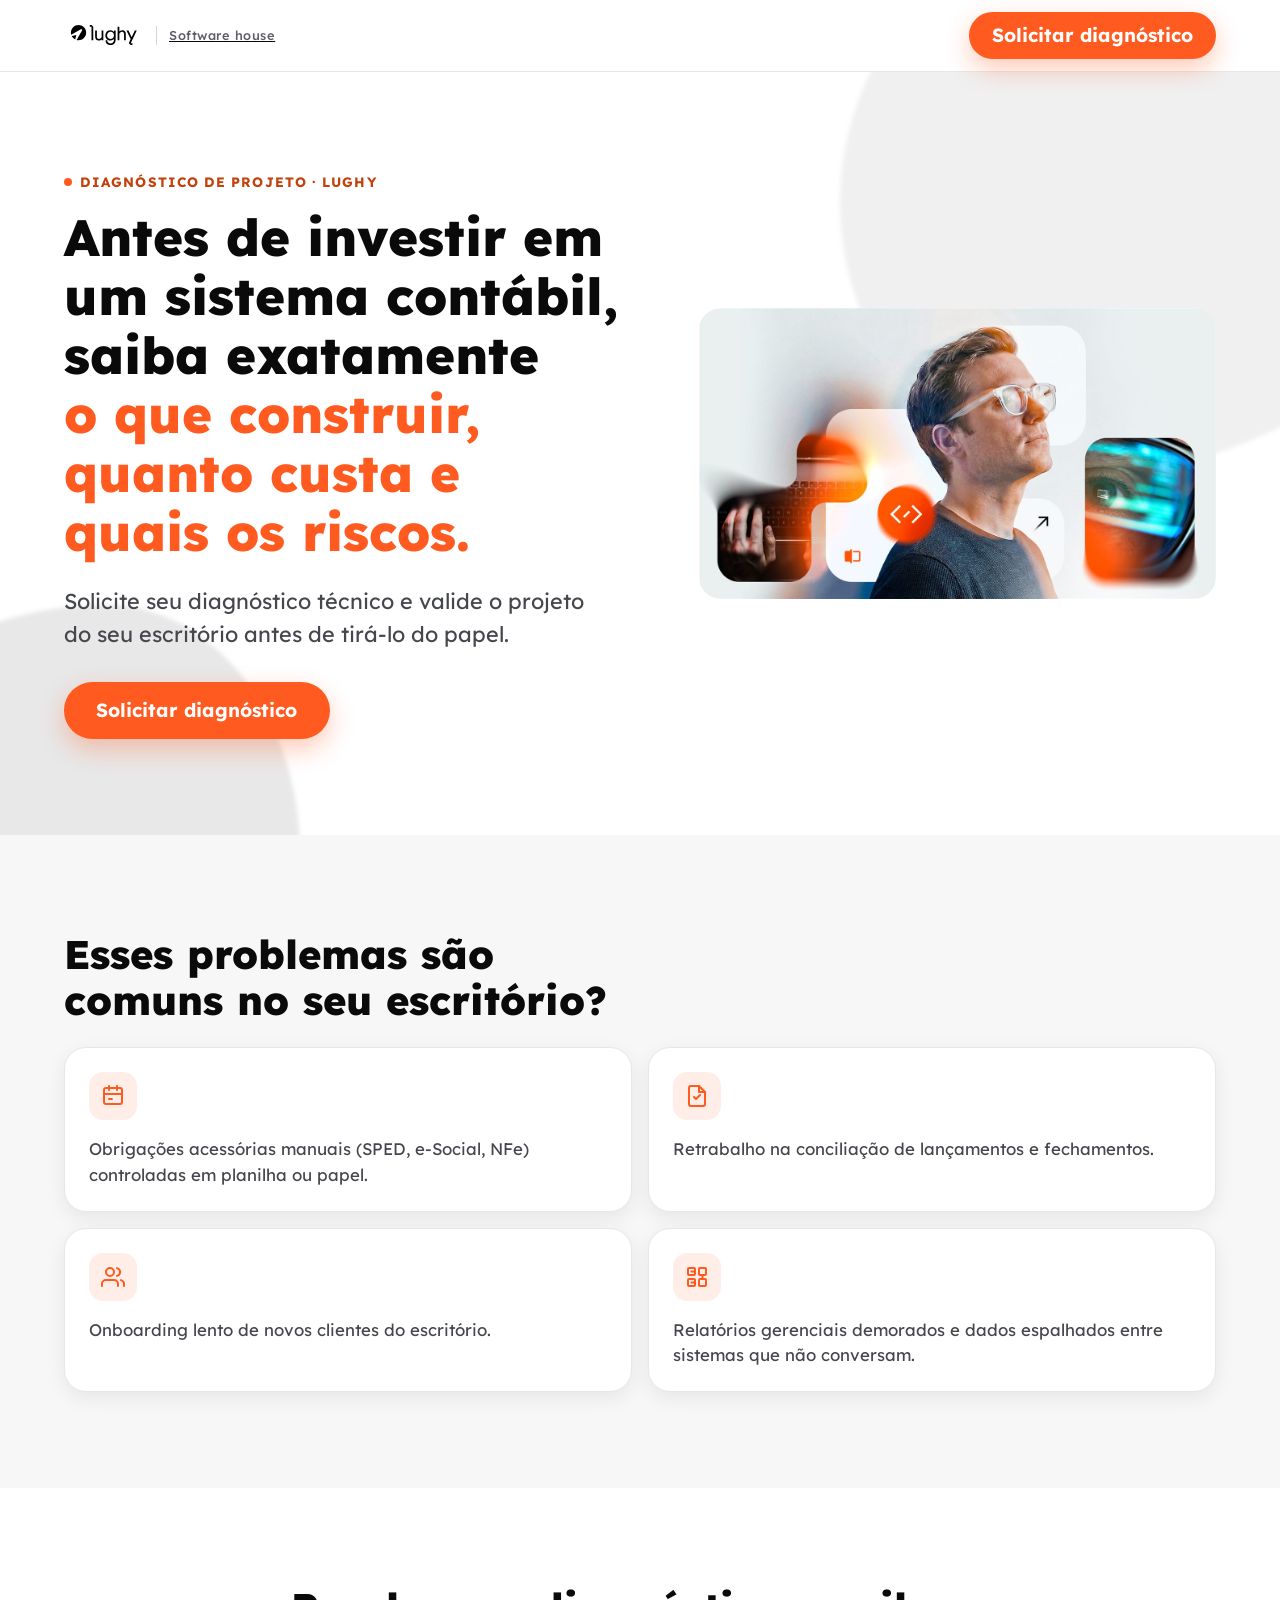
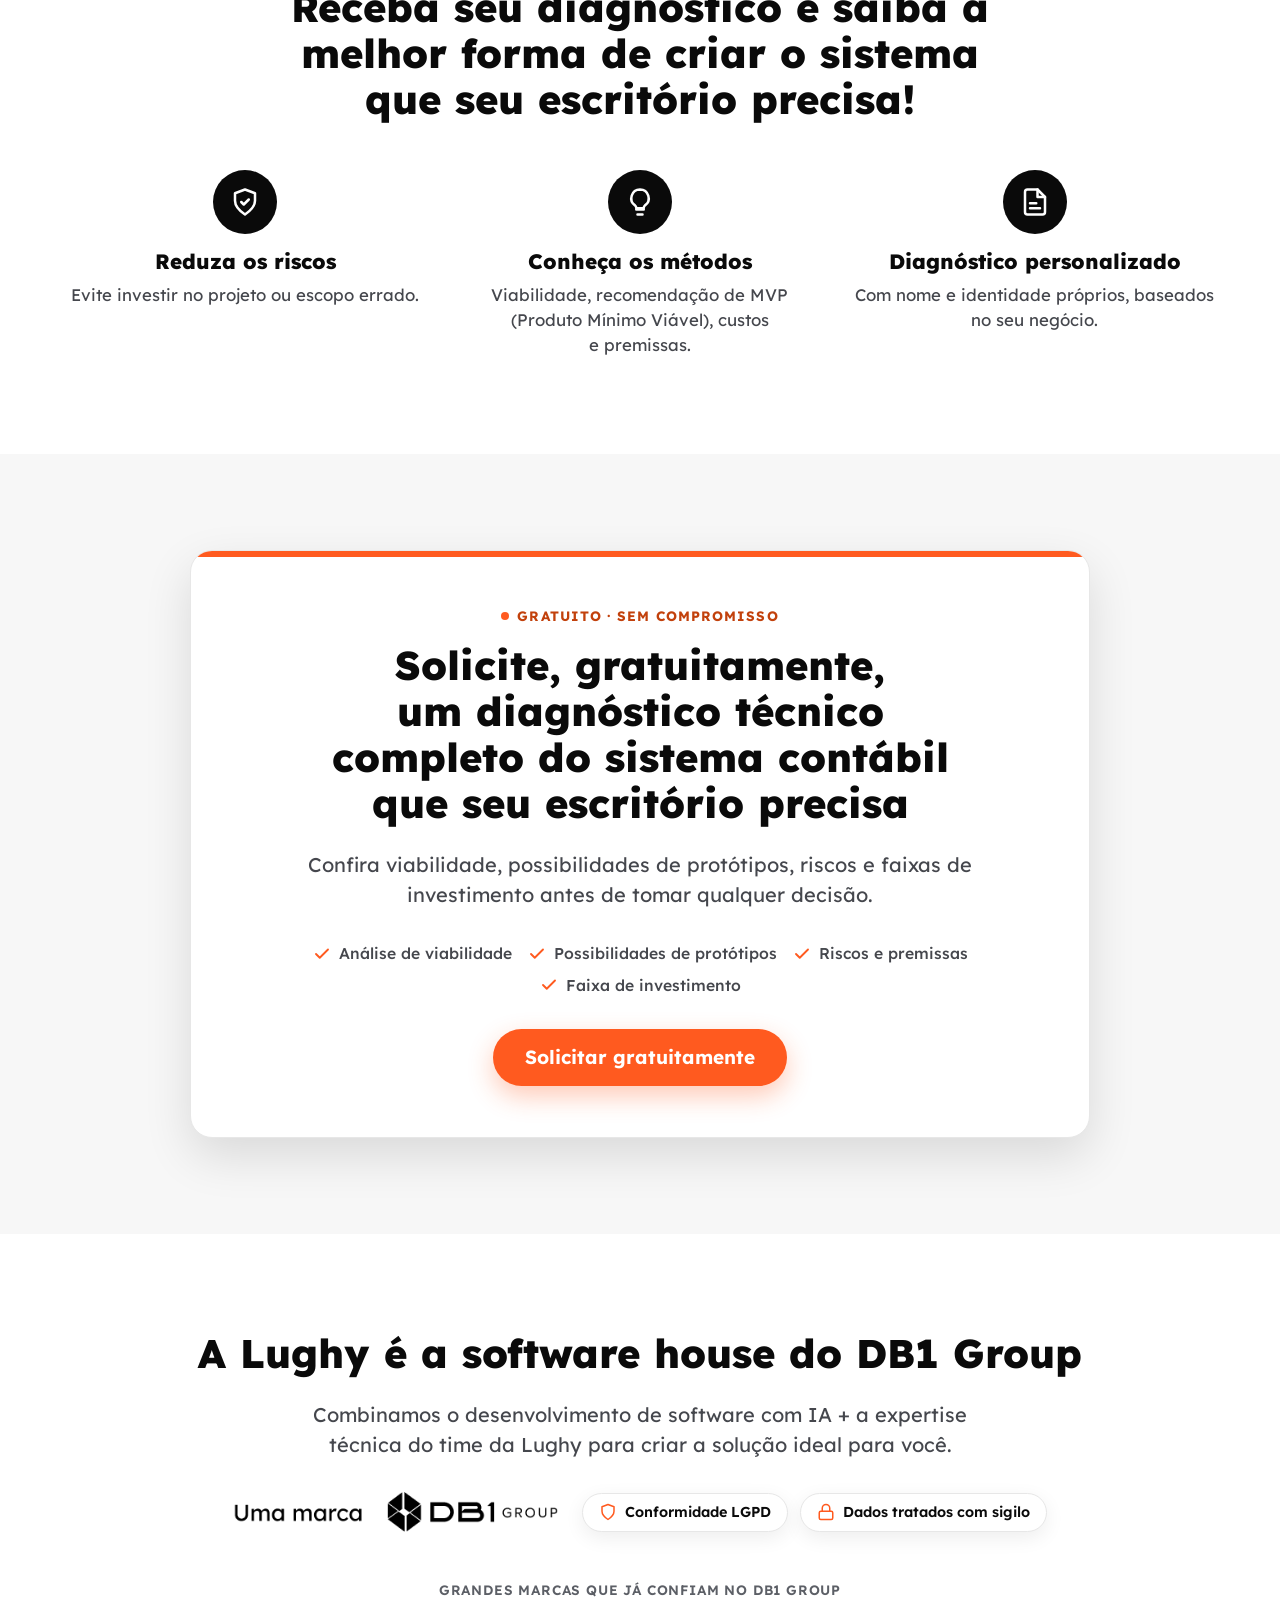
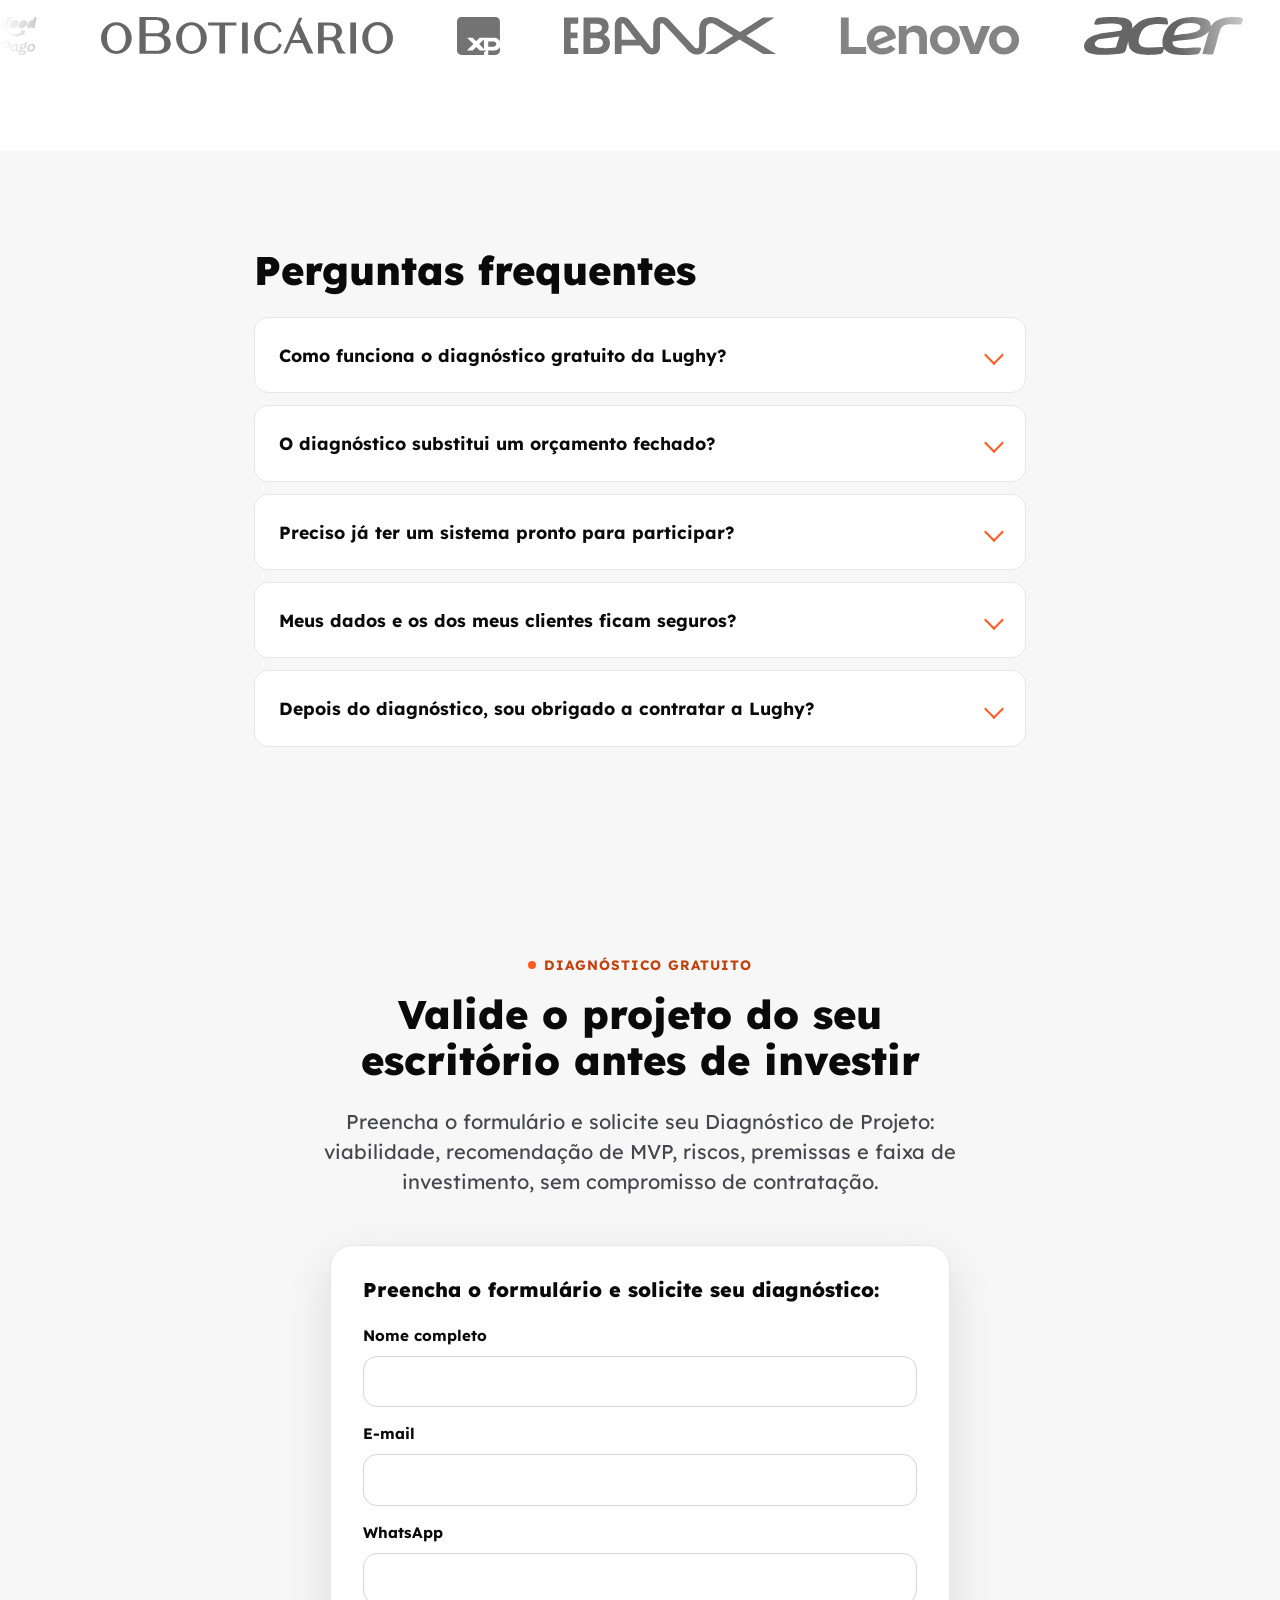
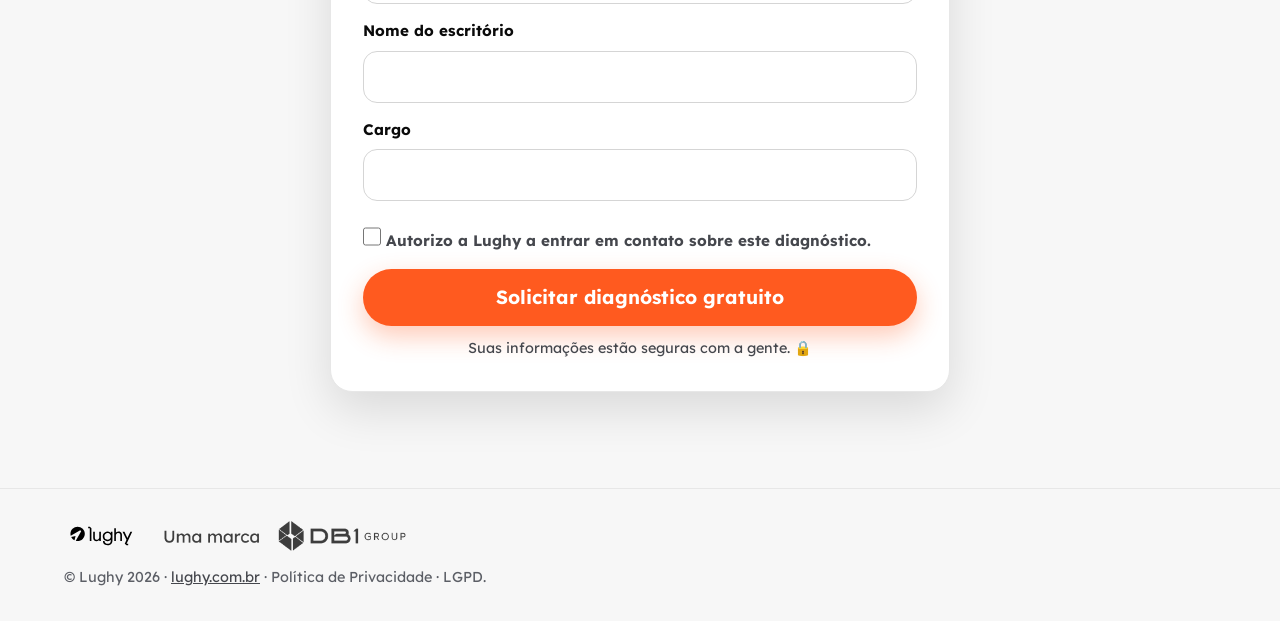
==== index.html @ ed67a961 "LP Diagnóstico de Projeto (Contabilidade) — pronta para deploy Landing page Lughy (nicho contabilida" ====
<!DOCTYPE html>
<html lang="pt-BR">
<head>
  <meta charset="UTF-8" />
  <meta name="viewport" content="width=device-width, initial-scale=1.0" />

  <!-- Google Tag Manager -->
  <script>(function(w,d,s,l,i){w[l]=w[l]||[];w[l].push({'gtm.start':
  new Date().getTime(),event:'gtm.js'});var f=d.getElementsByTagName(s)[0],
  j=d.createElement(s),dl=l!='dataLayer'?'&l='+l:'';j.async=true;j.src=
  'https://www.googletagmanager.com/gtm.js?id='+i+dl;f.parentNode.insertBefore(j,f);
  })(window,document,'script','dataLayer','GTM-N384CG7L');</script>
  <!-- End Google Tag Manager -->

  <title>Diagnóstico de Projeto para escritórios de contabilidade | Lughy</title>
  <meta name="description" content="Antes de investir em um sistema contábil, saiba o que construir, quanto custa e quais os riscos. Solicite o Diagnóstico de Projeto gratuito da Lughy: viabilidade, recomendação de MVP, riscos e faixa de investimento." />

  <!-- Open Graph -->
  <meta property="og:type" content="website" />
  <meta property="og:site_name" content="Lughy" />
  <meta property="og:locale" content="pt_BR" />
  <meta property="og:title" content="Diagnóstico de Projeto para escritórios de contabilidade | Lughy" />
  <meta property="og:description" content="Valide o projeto do seu escritório antes de tirá-lo do papel: viabilidade, recomendação de MVP, riscos e faixa de investimento. Diagnóstico técnico gratuito." />
  <meta property="og:url" content="https://lughy.com.br/" />
  <!-- substituir por imagem de compartilhamento social 1200x630 (og-image.jpg) -->
  <meta property="og:image" content="assets/og-image.jpg" />
  <meta property="og:image:width" content="1200" />
  <meta property="og:image:height" content="630" />
  <meta property="og:image:alt" content="Diagnóstico de Projeto da Lughy para escritórios de contabilidade" />

  <!-- Twitter Card -->
  <meta name="twitter:card" content="summary_large_image" />
  <meta name="twitter:title" content="Diagnóstico de Projeto para escritórios de contabilidade | Lughy" />
  <meta name="twitter:description" content="Valide o projeto do seu escritório antes de investir: viabilidade, recomendação de MVP, riscos e faixa de investimento. Gratuito." />
  <meta name="twitter:image" content="assets/og-image.jpg" />

  <link rel="icon" type="image/svg+xml" href="assets/logo-lughy-orange.svg" />

  <!-- Google Fonts: Lexend (Regular, Medium, SemiBold, Bold, ExtraBold) -->
  <link rel="preconnect" href="https://fonts.googleapis.com" />
  <link rel="preconnect" href="https://fonts.gstatic.com" crossorigin />
  <link href="https://fonts.googleapis.com/css2?family=Lexend:wght@400;500;600;700;800&display=swap" rel="stylesheet" />

  <link rel="stylesheet" href="styles.css" />
</head>
<body>
  <!-- Google Tag Manager (noscript) -->
  <noscript><iframe src="https://www.googletagmanager.com/ns.html?id=GTM-N384CG7L"
  height="0" width="0" style="display:none;visibility:hidden"></iframe></noscript>
  <!-- End Google Tag Manager (noscript) -->

  <a class="skip-link" href="#formulario">Ir para o formulário</a>

  <!-- 1. Header fixo (claro) -->
  <header class="site-header">
    <div class="container site-header__inner">
      <a class="site-header__logo" href="#topo" aria-label="Lughy — página inicial">
        <!-- logo oficial Lughy (variante preta para fundo claro) -->
        <img src="assets/logo-lughy-black.svg" alt="Lughy" width="140" height="56" />
        <span class="site-header__tagline">Software house</span>
      </a>
      <!-- LP focada em conversão: sem menu de navegação -->
      <a class="btn btn--primary btn--sm site-header__cta js-scroll" href="#formulario">Solicitar diagnóstico</a>
    </div>
  </header>

  <main id="topo">

    <!-- 2. Hero -->
    <section class="hero" aria-labelledby="hero-title">
      <span class="blob blob--1" aria-hidden="true"></span>
      <span class="blob blob--2" aria-hidden="true"></span>

      <div class="container hero__grid">
        <div class="hero__copy">
          <p class="eyebrow"><span class="eyebrow__dot" aria-hidden="true"></span> Diagnóstico de Projeto · Lughy</p>
          <h1 id="hero-title">Antes de investir em um sistema contábil, saiba exatamente <span class="hl">o que construir, quanto custa e quais os riscos.</span></h1>
          <h2 class="hero__subtitle">Solicite seu diagnóstico técnico e valide o projeto do seu escritório antes de tirá-lo do papel.</h2>
          <a class="btn btn--primary hero__cta js-scroll" href="#formulario">Solicitar diagnóstico</a>
        </div>

        <!-- Arte oficial Lughy (deck comercial 2026) -->
        <div class="hero__media">
          <img class="hero__img" src="assets/hero-lughy.jpg" width="1280" height="720" alt="Desenvolvimento de software sob medida na Lughy" fetchpriority="high" />
        </div>
      </div>
    </section>

    <!-- 3. Dores -->
    <section class="section section--alt dores" aria-labelledby="dores-title">
      <div class="container">
        <h2 id="dores-title" class="section__title">Esses problemas são comuns no seu escritório?</h2>
        <ul class="cards cards--2 dores__grid">
          <li class="card">
            <span class="card__badge" aria-hidden="true">
              <svg viewBox="0 0 24 24" fill="none" stroke="currentColor" stroke-width="2" stroke-linecap="round" stroke-linejoin="round"><rect x="3" y="4" width="18" height="16" rx="2"/><path d="M3 10h18M8 2v4M16 2v4M8 15h3"/></svg>
            </span>
            <p>Obrigações acessórias manuais (SPED, e-Social, NFe) controladas em planilha ou papel.</p>
          </li>
          <li class="card">
            <span class="card__badge" aria-hidden="true">
              <svg viewBox="0 0 24 24" fill="none" stroke="currentColor" stroke-width="2" stroke-linecap="round" stroke-linejoin="round"><path d="M14 2H6a2 2 0 0 0-2 2v16a2 2 0 0 0 2 2h12a2 2 0 0 0 2-2V8z"/><path d="M14 2v6h6M9 13l2 2 4-4"/></svg>
            </span>
            <p>Retrabalho na conciliação de lançamentos e fechamentos.</p>
          </li>
          <li class="card">
            <span class="card__badge" aria-hidden="true">
              <svg viewBox="0 0 24 24" fill="none" stroke="currentColor" stroke-width="2" stroke-linecap="round" stroke-linejoin="round"><path d="M17 21v-2a4 4 0 0 0-4-4H5a4 4 0 0 0-4 4v2"/><circle cx="9" cy="7" r="4"/><path d="M23 21v-2a4 4 0 0 0-3-3.87M16 3.13a4 4 0 0 1 0 7.75"/></svg>
            </span>
            <p>Onboarding lento de novos clientes do escritório.</p>
          </li>
          <li class="card">
            <span class="card__badge" aria-hidden="true">
              <svg viewBox="0 0 24 24" fill="none" stroke="currentColor" stroke-width="2" stroke-linecap="round" stroke-linejoin="round"><rect x="3" y="3" width="7" height="7" rx="1"/><rect x="14" y="3" width="7" height="7" rx="1"/><rect x="14" y="14" width="7" height="7" rx="1"/><rect x="3" y="14" width="7" height="7" rx="1"/><path d="M10 6.5H6.5M17.5 10v4M10 17.5H6.5"/></svg>
            </span>
            <p>Relatórios gerenciais demorados e dados espalhados entre sistemas que não conversam.</p>
          </li>
        </ul>
      </div>
    </section>

    <!-- 4. Solução (o diagnóstico) -->
    <section class="section solucao" aria-labelledby="solucao-title">
      <div class="container">
        <h2 id="solucao-title" class="section__title">Receba seu diagnóstico e saiba a melhor forma de criar o sistema que seu escritório precisa!</h2>
        <div class="solucao__grid">
          <div class="pillar">
            <span class="pillar__icon" aria-hidden="true">
              <svg viewBox="0 0 24 24" fill="none" stroke="currentColor" stroke-width="2" stroke-linecap="round" stroke-linejoin="round"><path d="M12 2 4 5v6c0 5 3.5 8 8 11 4.5-3 8-6 8-11V5l-8-3z"/><path d="m9 12 2 2 4-4"/></svg>
            </span>
            <h3>Reduza os riscos</h3>
            <p>Evite investir no projeto ou escopo errado.</p>
          </div>
          <div class="pillar">
            <span class="pillar__icon" aria-hidden="true">
              <svg viewBox="0 0 24 24" fill="none" stroke="currentColor" stroke-width="2" stroke-linecap="round" stroke-linejoin="round"><path d="M9 18h6M10 22h4M12 2a7 7 0 0 0-4 12.7c.6.5 1 1.3 1 2.1V17h6v-.2c0-.8.4-1.6 1-2.1A7 7 0 0 0 12 2z"/></svg>
            </span>
            <h3>Conheça os métodos</h3>
            <p>Viabilidade, recomendação de MVP (Produto Mínimo Viável), custos e premissas.</p>
          </div>
          <div class="pillar">
            <span class="pillar__icon" aria-hidden="true">
              <svg viewBox="0 0 24 24" fill="none" stroke="currentColor" stroke-width="2" stroke-linecap="round" stroke-linejoin="round"><path d="M14 2H6a2 2 0 0 0-2 2v16a2 2 0 0 0 2 2h12a2 2 0 0 0 2-2V8z"/><path d="M14 2v6h6M8 13h5M8 17h8"/></svg>
            </span>
            <h3>Diagnóstico personalizado</h3>
            <p>Com nome e identidade próprios, baseados no seu negócio.</p>
          </div>
        </div>
      </div>
    </section>

    <!-- 5. Oferta -->
    <section class="section section--alt oferta" aria-labelledby="oferta-title">
      <div class="container">
        <div class="oferta__card">
          <p class="eyebrow"><span class="eyebrow__dot" aria-hidden="true"></span> Gratuito · Sem compromisso</p>
          <h2 id="oferta-title" class="section__title">Solicite, gratuitamente, um diagnóstico técnico completo do sistema contábil que seu escritório precisa</h2>
          <p class="section__lead">Confira viabilidade, possibilidades de protótipos, riscos e faixas de investimento antes de tomar qualquer decisão.</p>
          <ul class="oferta__list">
            <li><svg viewBox="0 0 24 24" fill="none" stroke="currentColor" stroke-width="2.5" stroke-linecap="round" stroke-linejoin="round"><path d="M20 6 9 17l-5-5"/></svg> Análise de viabilidade</li>
            <li><svg viewBox="0 0 24 24" fill="none" stroke="currentColor" stroke-width="2.5" stroke-linecap="round" stroke-linejoin="round"><path d="M20 6 9 17l-5-5"/></svg> Possibilidades de protótipos</li>
            <li><svg viewBox="0 0 24 24" fill="none" stroke="currentColor" stroke-width="2.5" stroke-linecap="round" stroke-linejoin="round"><path d="M20 6 9 17l-5-5"/></svg> Riscos e premissas</li>
            <li><svg viewBox="0 0 24 24" fill="none" stroke="currentColor" stroke-width="2.5" stroke-linecap="round" stroke-linejoin="round"><path d="M20 6 9 17l-5-5"/></svg> Faixa de investimento</li>
          </ul>
          <a class="btn btn--primary js-scroll" href="#formulario">Solicitar gratuitamente</a>
        </div>
      </div>
    </section>

    <!-- 6. Prova social -->
    <section class="section prova" aria-labelledby="prova-title">
      <div class="container">
        <h2 id="prova-title" class="section__title">A Lughy é a software house do DB1 Group</h2>
        <p class="section__lead prova__lead">Combinamos o desenvolvimento de software com IA + a expertise técnica do time da Lughy para criar a solução ideal para você.</p>

        <div class="prova__brand">
          <!-- assinatura institucional DB1 Group -->
          <img class="prova__db1" src="assets/decor/db1group-signature.png" alt="Uma marca DB1 Group" width="180" height="48" />
          <div class="selos">
            <span class="selo"><svg viewBox="0 0 24 24" fill="none" stroke="currentColor" stroke-width="2" stroke-linecap="round" stroke-linejoin="round"><path d="M12 2 4 5v6c0 5 3.5 8 8 11 4.5-3 8-6 8-11V5l-8-3z"/></svg> Conformidade LGPD</span>
            <span class="selo"><svg viewBox="0 0 24 24" fill="none" stroke="currentColor" stroke-width="2" stroke-linecap="round" stroke-linejoin="round"><rect x="3" y="11" width="18" height="11" rx="2"/><path d="M7 11V7a5 5 0 0 1 10 0v4"/></svg> Dados tratados com sigilo</span>
          </div>
        </div>

        <span class="marquee__label">Grandes marcas que já confiam no DB1 Group</span>
      </div>

      <!-- carrossel automático de logos (marquee) -->
      <div class="marquee" role="group" aria-label="Marcas atendidas pelo DB1 Group / Lughy">
        <ul class="marquee__track">
          <li><img src="assets/brands/ifood.svg" alt="iFood" loading="lazy" /></li>
          <li><img src="assets/brands/boticario.svg" alt="Grupo Boticário" loading="lazy" /></li>
          <li><img src="assets/brands/xp.svg" alt="XP" loading="lazy" /></li>
          <li><img src="assets/brands/ebanx.svg" alt="EBANX" loading="lazy" /></li>
          <li><img src="assets/brands/lenovo.svg" alt="Lenovo" loading="lazy" /></li>
          <li><img src="assets/brands/acer.svg" alt="Acer" loading="lazy" /></li>
          <li><img src="assets/brands/adidas.svg" alt="Adidas" loading="lazy" /></li>
          <li><img src="assets/brands/nike.svg" alt="Nike" loading="lazy" /></li>
          <li><img src="assets/brands/electrolux.svg" alt="Electrolux" loading="lazy" /></li>
          <li><img src="assets/brands/gpa.svg" alt="GPA" loading="lazy" /></li>
          <li><img src="assets/brands/klabin.svg" alt="Klabin" loading="lazy" /></li>
          <li><img src="assets/brands/brk.svg" alt="BRK" loading="lazy" /></li>
          <li><img src="assets/brands/linx.svg" alt="Linx" loading="lazy" /></li>
          <li><img src="assets/brands/fastshop.svg" alt="Fast Shop" loading="lazy" /></li>
        </ul>
        <ul class="marquee__track" aria-hidden="true">
          <li><img src="assets/brands/ifood.svg" alt="" /></li>
          <li><img src="assets/brands/boticario.svg" alt="" /></li>
          <li><img src="assets/brands/xp.svg" alt="" /></li>
          <li><img src="assets/brands/ebanx.svg" alt="" /></li>
          <li><img src="assets/brands/lenovo.svg" alt="" /></li>
          <li><img src="assets/brands/acer.svg" alt="" /></li>
          <li><img src="assets/brands/adidas.svg" alt="" /></li>
          <li><img src="assets/brands/nike.svg" alt="" /></li>
          <li><img src="assets/brands/electrolux.svg" alt="" /></li>
          <li><img src="assets/brands/gpa.svg" alt="" /></li>
          <li><img src="assets/brands/klabin.svg" alt="" /></li>
          <li><img src="assets/brands/brk.svg" alt="" /></li>
          <li><img src="assets/brands/linx.svg" alt="" /></li>
          <li><img src="assets/brands/fastshop.svg" alt="" /></li>
        </ul>
      </div>
    </section>

    <!-- 7. FAQ (acordeão) -->
    <section class="section section--alt faq" aria-labelledby="faq-title">
      <div class="container faq__inner">
        <h2 id="faq-title" class="section__title">Perguntas frequentes</h2>

        <details class="faq__item">
          <summary>Como funciona o diagnóstico gratuito da Lughy?</summary>
          <div class="faq__answer">
            <p>Depois que você se inscreve, o time comercial entra em contato pelo WhatsApp e pede uma breve explicação do que você quer desenvolver. Na primeira reunião, você detalha o projeto e o time comercial apresenta a Lughy. A partir dessa conversa, montamos um documento técnico com análise de viabilidade, recomendação de MVP, riscos, premissas e um norte de investimento, para você decidir com clareza antes de qualquer contratação.</p>
          </div>
        </details>

        <details class="faq__item">
          <summary>O diagnóstico substitui um orçamento fechado?</summary>
          <div class="faq__answer">
            <p>Não. O diagnóstico entrega uma análise de viabilidade, recomendação de MVP, riscos e premissas, além de um norte de investimento para você entender o tamanho do projeto. Um orçamento fechado exige um escopo já validado e detalhado, algo que normalmente vem depois, com base no que o diagnóstico revela.</p>
          </div>
        </details>

        <details class="faq__item">
          <summary>Preciso já ter um sistema pronto para participar?</summary>
          <div class="faq__answer">
            <p>Não. O diagnóstico parte do que você já traz: a dor, o contexto do projeto e o modelo de monetização que você tem em mente. Você não precisa ter nenhum sistema pronto, apenas a ideia e o problema que quer resolver.</p>
          </div>
        </details>

        <details class="faq__item">
          <summary>Meus dados e os dos meus clientes ficam seguros?</summary>
          <div class="faq__answer">
            <p>Sim. As informações compartilhadas durante o diagnóstico são tratadas com sigilo e seguem a LGPD. Nenhum dado do seu negócio ou dos seus clientes é usado fora do escopo da conversa e da análise entregue a você.</p>
          </div>
        </details>

        <details class="faq__item">
          <summary>Depois do diagnóstico, sou obrigado a contratar a Lughy?</summary>
          <div class="faq__answer">
            <p>Não. O diagnóstico não tem compromisso de contratação. Ele existe justamente para evitar que você invista dezenas ou centenas de milhares de reais no projeto errado, no escopo errado, ou sem saber se o modelo de negócio se sustenta, antes de decidir se vai seguir com a Lughy.</p>
          </div>
        </details>
      </div>
    </section>

    <!-- 8. Formulário final / CTA -->
    <section class="section cta-final" aria-labelledby="cta-final-title">
      <div class="container cta-final__inner">
        <div class="cta-final__head">
          <p class="eyebrow"><span class="eyebrow__dot" aria-hidden="true"></span> Diagnóstico gratuito</p>
          <h2 id="cta-final-title" class="section__title">Valide o projeto do seu escritório antes de investir</h2>
          <p class="section__lead">Preencha o formulário e solicite seu Diagnóstico de Projeto: viabilidade, recomendação de MVP, riscos, premissas e faixa de investimento, sem compromisso de contratação.</p>
        </div>

        <!-- Formulário de inscrição (conversão final) -->
        <div class="cta-final__form">
          <form id="formulario" class="form-card" novalidate>
            <h2 class="form-card__title">Preencha o formulário e solicite seu diagnóstico:</h2>

            <div class="field">
              <label for="nome">Nome completo</label>
              <input type="text" id="nome" name="nome" autocomplete="name" required aria-label="Nome completo" aria-required="true" />
              <p class="field__error" data-error-for="nome" hidden>Informe seu nome completo.</p>
            </div>

            <div class="field">
              <label for="email">E-mail</label>
              <input type="email" id="email" name="email" autocomplete="email" required aria-label="E-mail" aria-required="true" />
              <p class="field__error" data-error-for="email" hidden>Informe um e-mail válido.</p>
            </div>

            <div class="field">
              <label for="telefone">WhatsApp</label>
              <input type="tel" id="telefone" name="telefone" autocomplete="tel" inputmode="tel" required aria-label="WhatsApp" aria-required="true" />
              <p class="field__error" data-error-for="telefone" hidden>Informe um WhatsApp válido.</p>
            </div>

            <div class="field">
              <label for="escritorio">Nome do escritório</label>
              <input type="text" id="escritorio" name="escritorio" autocomplete="organization" required aria-label="Nome do escritório" aria-required="true" />
              <p class="field__error" data-error-for="escritorio" hidden>Informe o nome do escritório.</p>
            </div>

            <div class="field">
              <label for="cargo">Cargo</label>
              <input type="text" id="cargo" name="cargo" autocomplete="organization-title" required aria-label="Cargo" aria-required="true" />
              <p class="field__error" data-error-for="cargo" hidden>Informe seu cargo.</p>
            </div>

            <div class="field field--check">
              <label class="check">
                <input type="checkbox" id="lgpd" name="lgpd" required aria-label="Autorizo a Lughy a entrar em contato sobre este diagnóstico" />
                <span>Autorizo a Lughy a entrar em contato sobre este diagnóstico.</span>
              </label>
              <p class="field__error" data-error-for="lgpd" hidden>É necessário autorizar o contato para continuar.</p>
            </div>

            <button type="submit" class="btn btn--primary btn--block">Solicitar diagnóstico gratuito</button>

            <p class="form-card__secure">Suas informações estão seguras com a gente. 🔒</p>

            <p class="form-card__success" role="status" hidden>Solicitação recebida! Em breve entraremos em contato pelo WhatsApp para dar início ao seu diagnóstico. 🎉</p>
            <p class="form-card__error" role="alert" hidden>Não foi possível enviar agora. Tente novamente em instantes.</p>
          </form>
        </div>
      </div>
    </section>

  </main>

  <!-- 9. Footer (claro) -->
  <footer class="site-footer">
    <div class="container site-footer__inner">
      <div class="site-footer__brand">
        <!-- logo oficial Lughy (variante preta para fundo claro) -->
        <img class="site-footer__logo" src="assets/logo-lughy-black.svg" alt="Lughy" width="120" height="48" />
        <!-- assinatura institucional DB1 Group -->
        <img class="site-footer__db1" src="assets/decor/db1group-signature.png" alt="Uma marca DB1 Group" width="150" height="40" />
      </div>
      <p class="site-footer__legal">© Lughy 2026 · <a href="https://lughy.com.br">lughy.com.br</a> · Política de Privacidade · LGPD.</p>
    </div>
  </footer>

  <script src="script.js"></script>
</body>
</html>
---- styles.css ----
/* =========================================================
   Lughy — LP Campanha "Diagnóstico de Projeto" (Contabilidade)
   Versão CLARA do brand guide Lughy (DB1 Group)
   Fundo branco/cinza claríssimo · laranja só em destaques e CTA
   ========================================================= */

/* ---------- Variáveis ---------- */
:root {
  /* Paleta clara (briefing Diagnóstico de Projeto) */
  --laranja-lughy: #FF5A1F;        /* destaques, ícones e CTA (fills / texto grande) */
  --laranja-lughy-dark: #E0480F;   /* hover do CTA */
  --laranja-texto: #C2410C;        /* laranja p/ TEXTO pequeno sobre claro (AA 5.1:1) */
  --preto: #0A0A0A;                /* texto principal */
  --branco: #FFFFFF;
  --off-white: #F7F7F7;            /* seções alternadas (cinza claríssimo) */

  /* Blobs orgânicos decorativos (cinza muito suave) */
  --blob-1: #F0F0F0;
  --blob-2: #E8E8E8;

  /* Escala de cinzas neutros */
  --cinza-900: #1a1a1a;
  --cinza-700: #45474d; /* texto de apoio sobre claro (AA ~9:1) */
  --cinza-600: #5c5f66;
  --cinza-500: #6f6f6f; /* placeholder */
  --cinza-300: #d5d5d5; /* bordas */
  --cinza-200: #e7e7e7;
  --cinza-100: #f1f1f1;

  /* Tipografia */
  --font: "Lexend", system-ui, -apple-system, "Segoe UI", Roboto, sans-serif;
  --fw-regular: 400;
  --fw-medium: 500;
  --fw-semibold: 600;
  --fw-bold: 700;
  --fw-extrabold: 800;

  /* Espaçamento */
  --space-1: 0.25rem;
  --space-2: 0.5rem;
  --space-3: 0.75rem;
  --space-4: 1rem;
  --space-5: 1.5rem;
  --space-6: 2rem;
  --space-7: 3rem;
  --space-8: 4rem;
  --space-9: 6rem;

  /* Layout */
  --container: 1200px;
  --radius: 14px;
  --radius-lg: 22px;
  --header-h: 72px;
  --shadow: 0 18px 48px rgba(10, 10, 10, 0.12);
  --shadow-sm: 0 6px 20px rgba(10, 10, 10, 0.07);
}

/* ---------- Reset base ---------- */
*,
*::before,
*::after { box-sizing: border-box; }

* { margin: 0; }

html {
  scroll-behavior: smooth;
  scroll-padding-top: calc(var(--header-h) + 16px);
  -webkit-text-size-adjust: 100%;
}

body {
  font-family: var(--font);
  font-weight: var(--fw-regular);
  font-size: 1rem;
  line-height: 1.5;
  color: var(--preto);
  background: var(--branco);
  text-align: left;
  overflow-x: hidden;
  -webkit-font-smoothing: antialiased;
}

img { max-width: 100%; height: auto; display: block; }

h1, h2, h3 {
  font-weight: var(--fw-extrabold);
  line-height: 1.15;
  text-wrap: balance;
}

p { text-wrap: pretty; }

a { color: inherit; }

button { font-family: inherit; }

@media (prefers-reduced-motion: reduce) {
  html { scroll-behavior: auto; }
  * { animation: none !important; transition: none !important; }
}

/* ---------- Utilitários ---------- */
.container {
  width: 100%;
  max-width: var(--container);
  margin-inline: auto;
  padding-inline: var(--space-5);
  position: relative;
  z-index: 2;
}

.section {
  padding-block: var(--space-8);
  position: relative;
  overflow: hidden;
}
.section--alt { background: var(--off-white); }

.section__title {
  font-size: clamp(1.6rem, 4.5vw, 2.5rem);
  margin-bottom: var(--space-5);
  max-width: 24ch;
}

.section__lead {
  font-size: clamp(1.05rem, 2.2vw, 1.25rem);
  color: var(--cinza-700);
  max-width: 58ch;
}

/* Destaque em laranja para palavras-chave */
.hl { color: var(--laranja-lughy); }

.visually-hidden {
  position: absolute !important;
  width: 1px; height: 1px;
  padding: 0; margin: -1px;
  overflow: hidden; clip: rect(0 0 0 0);
  white-space: nowrap; border: 0;
}

.skip-link {
  position: absolute;
  left: var(--space-4);
  top: -60px;
  z-index: 200;
  background: var(--preto);
  color: var(--branco);
  font-weight: var(--fw-bold);
  padding: var(--space-2) var(--space-4);
  border-radius: 0 0 var(--radius) var(--radius);
  transition: top 0.2s ease;
}
.skip-link:focus { top: 0; }

/* Foco visível global (acessibilidade) */
:where(a, button, input, textarea, select, summary):focus-visible {
  outline: 3px solid var(--laranja-lughy);
  outline-offset: 2px;
  border-radius: 6px;
}

/* Eyebrow */
.eyebrow {
  display: inline-flex;
  align-items: center;
  gap: var(--space-2);
  font-weight: var(--fw-bold);
  font-size: 0.85rem;
  letter-spacing: 0.08em;
  text-transform: uppercase;
  color: var(--laranja-texto);
  margin-bottom: var(--space-4);
}
.eyebrow__dot { width: 8px; height: 8px; border-radius: 50%; background: var(--laranja-lughy); }

/* ---------- Blobs orgânicos decorativos ---------- */
.blob {
  position: absolute;
  z-index: 0;
  pointer-events: none;
  border-radius: 46% 54% 60% 40% / 52% 44% 56% 48%;
  filter: blur(2px);
}
.blob--1 {
  width: 620px; height: 560px;
  background: var(--blob-1);
  top: -160px; right: -180px;
}
.blob--2 {
  width: 460px; height: 430px;
  background: var(--blob-2);
  bottom: -200px; left: -160px;
  border-radius: 58% 42% 44% 56% / 46% 58% 42% 54%;
}

/* ---------- Botões ---------- */
.btn {
  display: inline-flex;
  align-items: center;
  justify-content: center;
  gap: var(--space-2);
  font-weight: var(--fw-bold);
  font-size: 1.1875rem;   /* 19px bold = "texto grande" WCAG → branco sobre laranja passa AA (3.1:1 ≥ 3:1) */
  line-height: 1.2;
  text-decoration: none;
  padding: 0.95rem 1.9rem;
  border: 2px solid transparent;
  border-radius: 999px;
  cursor: pointer;
  transition: transform 0.15s ease, background-color 0.2s ease, color 0.2s ease, border-color 0.2s ease, box-shadow 0.2s ease;
}
.btn:hover { transform: translateY(-2px); }
.btn:active { transform: translateY(0); }

/* CTA principal: pill laranja sólido, texto branco */
.btn--primary {
  background: var(--laranja-lughy);
  color: var(--branco);
  box-shadow: 0 10px 26px rgba(255, 90, 31, 0.32);
}
.btn--primary:hover { background: var(--laranja-lughy-dark); }

/* CTA secundário sobre fundo claro: contorno laranja, texto escuro */
.btn--outline {
  background: transparent;
  color: var(--preto);
  border-color: var(--laranja-lughy);
}
.btn--outline:hover { background: var(--laranja-lughy); color: var(--branco); border-color: var(--laranja-lughy); }

/* CTA compacto do header: mantém 19px bold (AA large text) e reduz só o padding */
.btn--sm { padding: 0.62rem 1.3rem; }
.btn--block { width: 100%; }

/* ---------- Header fixo (claro) ---------- */
.site-header {
  position: fixed;
  inset: 0 0 auto 0;
  z-index: 100;
  height: var(--header-h);
  background: rgba(255, 255, 255, 0.9);
  backdrop-filter: blur(10px);
  border-bottom: 1px solid var(--cinza-200);
  display: flex;
  align-items: center;
}
.site-header__inner {
  display: flex;
  align-items: center;
  justify-content: space-between;
  gap: var(--space-4);
}
.site-header__logo { display: inline-flex; align-items: center; gap: var(--space-3); }
.site-header__logo img { height: 32px; width: auto; }
.site-header__tagline {
  font-size: 0.8rem;
  font-weight: var(--fw-medium);
  color: var(--cinza-600);
  letter-spacing: 0.04em;
  padding-left: var(--space-3);
  border-left: 1px solid var(--cinza-300);
}

main { padding-top: var(--header-h); }

/* ---------- Hero ---------- */
.hero {
  background: var(--branco);
  color: var(--preto);
  padding-block: var(--space-8);
  position: relative;
  overflow: hidden;
}
.hero__grid {
  display: grid;
  gap: var(--space-7);
  align-items: center;
}
.hero__copy h1 {
  font-size: clamp(2rem, 5.4vw, 3.2rem);
  margin-bottom: var(--space-5);
}
.hero__subtitle {
  font-weight: var(--fw-regular);
  font-size: clamp(1.05rem, 2.4vw, 1.35rem);
  line-height: 1.5;
  color: var(--cinza-700);
  max-width: 46ch;
  margin-bottom: var(--space-6);
}

/* Arte oficial Lughy no hero (deck comercial 2026) */
.hero__media { position: relative; z-index: 2; display: flex; justify-content: center; align-items: center; }
.hero__img {
  width: 100%;
  max-width: 560px;
  height: auto;
  border-radius: var(--radius-lg);
  animation: floaty 7s ease-in-out infinite;
}
@keyframes floaty {
  0%, 100% { transform: translateY(0); }
  50% { transform: translateY(-8px); }
}

/* Card do formulário (claro) */
.form-card {
  background: var(--branco);
  color: var(--preto);
  border: 1px solid var(--cinza-200);
  border-radius: var(--radius-lg);
  padding: clamp(1.25rem, 3vw, 2rem);
  box-shadow: var(--shadow);
}
.form-card__title {
  font-size: 1.25rem;
  margin-bottom: var(--space-5);
}
.field { margin-bottom: var(--space-4); border: 0; padding: 0; }
.field label,
.field legend {
  display: block;
  font-weight: var(--fw-bold);
  font-size: 0.95rem;
  margin-bottom: var(--space-2);
}
.field input[type="text"],
.field input[type="email"],
.field input[type="tel"] {
  width: 100%;
  font: inherit;
  color: var(--preto);
  background: var(--branco);
  border: 1.5px solid var(--cinza-300);
  border-radius: var(--radius);
  padding: 0.8rem 0.9rem;
  transition: border-color 0.2s ease, box-shadow 0.2s ease;
}
.field input::placeholder { color: var(--cinza-500); }
.field input:focus {
  border-color: var(--laranja-lughy);
  box-shadow: 0 0 0 3px rgba(255, 90, 31, 0.18);
  outline: none;
}
.field input[aria-invalid="true"] { border-color: var(--laranja-lughy); }

.radio, .check { display: flex; align-items: flex-start; gap: var(--space-2); font-weight: var(--fw-regular); cursor: pointer; }
.check input { margin-top: 0.15rem; width: 1.15rem; height: 1.15rem; accent-color: var(--laranja-lughy); flex: none; }
.field--check { margin-top: var(--space-5); }
.check span { font-size: 0.95rem; color: var(--cinza-700); }

.field__error {
  color: #b3300a;
  font-size: 0.85rem;
  font-weight: var(--fw-bold);
  margin-top: var(--space-2);
}

.form-card__secure {
  margin-top: var(--space-3);
  font-size: 0.9rem;
  color: var(--cinza-700);
  text-align: center;
}
.form-card__success {
  margin-top: var(--space-4);
  padding: var(--space-4);
  background: rgba(255, 90, 31, 0.08);
  border: 1.5px solid var(--laranja-lughy);
  border-radius: var(--radius);
  font-weight: var(--fw-bold);
  color: #a33009;
}
.form-card__error {
  margin-top: var(--space-4);
  padding: var(--space-4);
  background: rgba(10, 10, 10, 0.05);
  border: 1.5px solid var(--cinza-300);
  border-radius: var(--radius);
  font-weight: var(--fw-bold);
  color: var(--preto);
}
button[type="submit"]:disabled { opacity: 0.7; cursor: progress; }

/* ---------- Cards genéricos ---------- */
.cards { list-style: none; padding: 0; display: grid; gap: var(--space-4); }
.card {
  background: var(--branco);
  border: 1px solid var(--cinza-200);
  border-radius: var(--radius-lg);
  padding: var(--space-5);
  box-shadow: var(--shadow-sm);
  transition: transform 0.2s ease, box-shadow 0.2s ease;
}
.card:hover { transform: translateY(-4px); box-shadow: var(--shadow); }
.card p { color: var(--cinza-700); font-size: 1.05rem; }

/* ---------- Dores ---------- */
.card__badge {
  display: inline-flex;
  align-items: center;
  justify-content: center;
  width: 48px; height: 48px;
  margin-bottom: var(--space-4);
  border-radius: 14px;
  background: rgba(255, 90, 31, 0.1);
  color: var(--laranja-lughy);
}
.card__badge svg { width: 24px; height: 24px; }

/* ---------- Solução (3 blocos, ícone circular preto) ---------- */
/* título centralizado + mais respiro entre o título e os pontos */
.solucao .section__title { text-align: center; max-width: 32ch; margin-inline: auto; margin-bottom: var(--space-7); }
.solucao__grid { display: grid; gap: var(--space-6); align-items: start; }
.pillar { text-align: center; } /* símbolo + título + texto centralizados */
.pillar__icon { margin-inline: auto; }
.pillar__icon {
  display: inline-flex;
  align-items: center;
  justify-content: center;
  width: 64px; height: 64px;
  border-radius: 50%;
  background: var(--preto);
  color: var(--branco);
  margin-bottom: var(--space-4);
}
.pillar__icon svg { width: 30px; height: 30px; }
.pillar h3 { font-size: 1.3rem; margin-bottom: var(--space-2); }
.pillar p { color: var(--cinza-700); font-size: 1.05rem; }

/* ---------- Oferta (bloco de destaque) ---------- */
.oferta__card {
  position: relative;
  background: var(--branco);
  border: 1px solid var(--cinza-200);
  border-radius: var(--radius-lg);
  box-shadow: var(--shadow);
  padding: clamp(1.75rem, 4vw, 3.25rem);
  text-align: center;
  max-width: 900px;
  margin-inline: auto;
  overflow: hidden;
}
.oferta__card::before {
  content: "";
  position: absolute; inset: 0 0 auto 0; height: 6px;
  background: var(--laranja-lughy);
}
.oferta__card .section__title { margin-inline: auto; max-width: 28ch; }
.oferta__card .section__lead { margin-inline: auto; margin-bottom: var(--space-6); }
.oferta__list {
  list-style: none; padding: 0; margin: 0 auto var(--space-6);
  display: flex; flex-wrap: wrap; gap: var(--space-2) var(--space-4);
  justify-content: center; max-width: 660px;
}
.oferta__list li {
  display: inline-flex; align-items: center; gap: var(--space-2);
  font-weight: var(--fw-medium); color: var(--cinza-700);
  font-size: 0.98rem;
}
.oferta__list svg { width: 18px; height: 18px; color: var(--laranja-lughy); flex: none; }

/* ---------- Prova social ---------- */
.prova .section__title { max-width: none; text-align: center; margin-inline: auto; }
.prova__lead { max-width: 60ch; margin-inline: auto; margin-bottom: var(--space-6); text-align: center; }
.prova__brand {
  display: flex; align-items: center; justify-content: center; gap: var(--space-5); flex-wrap: wrap;
  margin-bottom: var(--space-6);
}
/* selo "Uma marca DB1 Group" é branco → preto para legibilidade no fundo claro */
.prova__db1 { height: 40px; width: auto; filter: brightness(0); }
.selos { display: flex; flex-wrap: wrap; gap: var(--space-3); }
.selo {
  display: inline-flex; align-items: center; gap: var(--space-2);
  background: var(--branco);
  border: 1px solid var(--cinza-200);
  border-radius: 999px;
  padding: var(--space-2) var(--space-4);
  font-size: 0.9rem; font-weight: var(--fw-semibold);
  color: var(--preto);
  box-shadow: var(--shadow-sm);
}
.selo svg { width: 18px; height: 18px; color: var(--laranja-lughy); flex: none; }

/* Marquee de logos de clientes */
.marquee {
  position: relative;
  margin-top: var(--space-4);
  overflow: hidden;
  display: flex;
  gap: var(--space-8);
  -webkit-mask-image: linear-gradient(90deg, transparent, #000 8%, #000 92%, transparent);
  mask-image: linear-gradient(90deg, transparent, #000 8%, #000 92%, transparent);
}
.marquee__label {
  display: block; text-align: center;
  font-size: 0.85rem; font-weight: var(--fw-semibold);
  letter-spacing: 0.06em; text-transform: uppercase;
  color: var(--cinza-600);
  margin-top: var(--space-7);
}
.marquee__track {
  list-style: none; padding: 0; margin: 0;
  display: flex;
  align-items: center;
  gap: var(--space-8);
  flex: none;
  animation: marquee 34s linear infinite;
}
.marquee:hover .marquee__track { animation-play-state: paused; }
.marquee__track li { flex: none; }
.marquee__track img {
  height: 38px; width: auto;
  filter: grayscale(100%);
  opacity: 0.6;
  transition: filter 0.25s ease, opacity 0.25s ease;
}
.marquee__track img:hover { filter: grayscale(0%); opacity: 1; }
@keyframes marquee {
  from { transform: translateX(0); }
  to { transform: translateX(calc(-100% - var(--space-8))); }
}

/* ---------- FAQ (acordeão) ---------- */
.faq__inner { max-width: 820px; }
.faq__item {
  background: var(--branco);
  border: 1px solid var(--cinza-200);
  border-radius: var(--radius);
  margin-bottom: var(--space-3);
  overflow: hidden;
}
.faq__item summary {
  list-style: none;
  cursor: pointer;
  padding: var(--space-5);
  font-weight: var(--fw-bold);
  font-size: 1.1rem;
  display: flex;
  align-items: center;
  justify-content: space-between;
  gap: var(--space-4);
}
.faq__item summary::-webkit-details-marker { display: none; }
.faq__item summary::after {
  content: "";
  flex: none;
  width: 14px; height: 14px;
  border-right: 2.5px solid var(--laranja-lughy);
  border-bottom: 2.5px solid var(--laranja-lughy);
  transform: rotate(45deg);
  transition: transform 0.25s ease;
}
.faq__item[open] summary::after { transform: rotate(-135deg); }
.faq__answer { padding: 0 var(--space-5) var(--space-5); }
.faq__answer p { color: var(--cinza-700); }

/* ---------- Formulário final / CTA ---------- */
.cta-final { background: var(--off-white); }
.cta-final__inner { display: grid; gap: var(--space-7); }
.cta-final__head { text-align: center; max-width: 720px; margin-inline: auto; }
.cta-final__head .eyebrow { justify-content: center; }
.cta-final__head .section__title { max-width: none; margin-inline: auto; }
.cta-final__head .section__lead { margin-inline: auto; }
.cta-final__form { width: 100%; max-width: 620px; margin-inline: auto; }

/* ---------- Thank you page (clara) ---------- */
.thanks {
  position: relative;
  overflow: hidden;
  background: var(--branco);
  color: var(--preto);
  min-height: calc(100vh - var(--header-h));
  display: flex;
  align-items: center;
  padding-block: var(--space-9);
}
.thanks__inner { max-width: 760px; text-align: center; }
.thanks__icon {
  display: inline-flex; align-items: center; justify-content: center;
  width: 84px; height: 84px; border-radius: 50%;
  background: var(--laranja-lughy); color: var(--branco);
  margin-bottom: var(--space-5);
}
.thanks__icon svg { width: 40px; height: 40px; }
.thanks .eyebrow { justify-content: center; }
.thanks h1 { font-size: clamp(1.9rem, 5vw, 3rem); margin-bottom: var(--space-5); }
.thanks__lead {
  font-size: clamp(1.05rem, 2.4vw, 1.3rem);
  line-height: 1.55; color: var(--cinza-700);
  max-width: 60ch; margin: 0 auto var(--space-7);
}
.thanks__steps {
  list-style: none; padding: 0; margin: 0 0 var(--space-7);
  display: grid; gap: var(--space-4); text-align: left;
}
.thanks__step {
  background: var(--off-white);
  border: 1px solid var(--cinza-200);
  border-radius: var(--radius-lg);
  padding: var(--space-5);
}
.thanks__step-num {
  display: inline-flex; align-items: center; justify-content: center;
  width: 40px; height: 40px; border-radius: 50%;
  background: var(--preto); color: var(--branco);
  font-weight: var(--fw-extrabold); font-size: 1.1rem;
  margin-bottom: var(--space-3);
}
.thanks__step h2 { font-size: 1.15rem; margin-bottom: var(--space-2); }
.thanks__step p { color: var(--cinza-700); }
.thanks__note { margin-bottom: var(--space-6); }
.thanks__note .badge {
  display: inline-block;
  background: rgba(255, 90, 31, 0.1);
  color: var(--laranja-texto);
  font-weight: var(--fw-bold);
  padding: var(--space-2) var(--space-4);
  border: 1px solid var(--laranja-lughy);
  border-radius: 999px;
  white-space: normal; line-height: 1.4;
}

@media (min-width: 768px) {
  .thanks__steps { grid-template-columns: repeat(3, 1fr); }
}

/* ---------- Footer (claro) ---------- */
.site-footer {
  background: var(--off-white);
  color: var(--cinza-700);
  padding-block: var(--space-6);
  border-top: 1px solid var(--cinza-200);
}
.site-footer__inner { display: grid; gap: var(--space-4); }
.site-footer__brand { display: flex; align-items: center; gap: var(--space-5); flex-wrap: wrap; }
.site-footer__logo { height: 30px; width: auto; }
.site-footer__db1 { height: 30px; width: auto; filter: brightness(0); opacity: 0.75; }
.site-footer__legal { color: var(--cinza-600); font-size: 0.9rem; }
.site-footer a { color: var(--cinza-700); }
.site-footer a:hover { color: var(--laranja-lughy); }

/* =========================================================
   Responsivo
   ========================================================= */

/* Tablet ≥ 768px */
@media (min-width: 768px) {
  .section { padding-block: var(--space-9); }
  .cards--2 { grid-template-columns: repeat(2, 1fr); }
  .cards--3 { grid-template-columns: repeat(3, 1fr); }
  .solucao__grid { grid-template-columns: repeat(3, 1fr); }
}

/* Desktop ≥ 1025px */
@media (min-width: 1025px) {
  .hero__grid {
    grid-template-columns: 1.05fr 0.95fr;
    gap: var(--space-8);
  }
  .hero { padding-block: var(--space-9); }
}
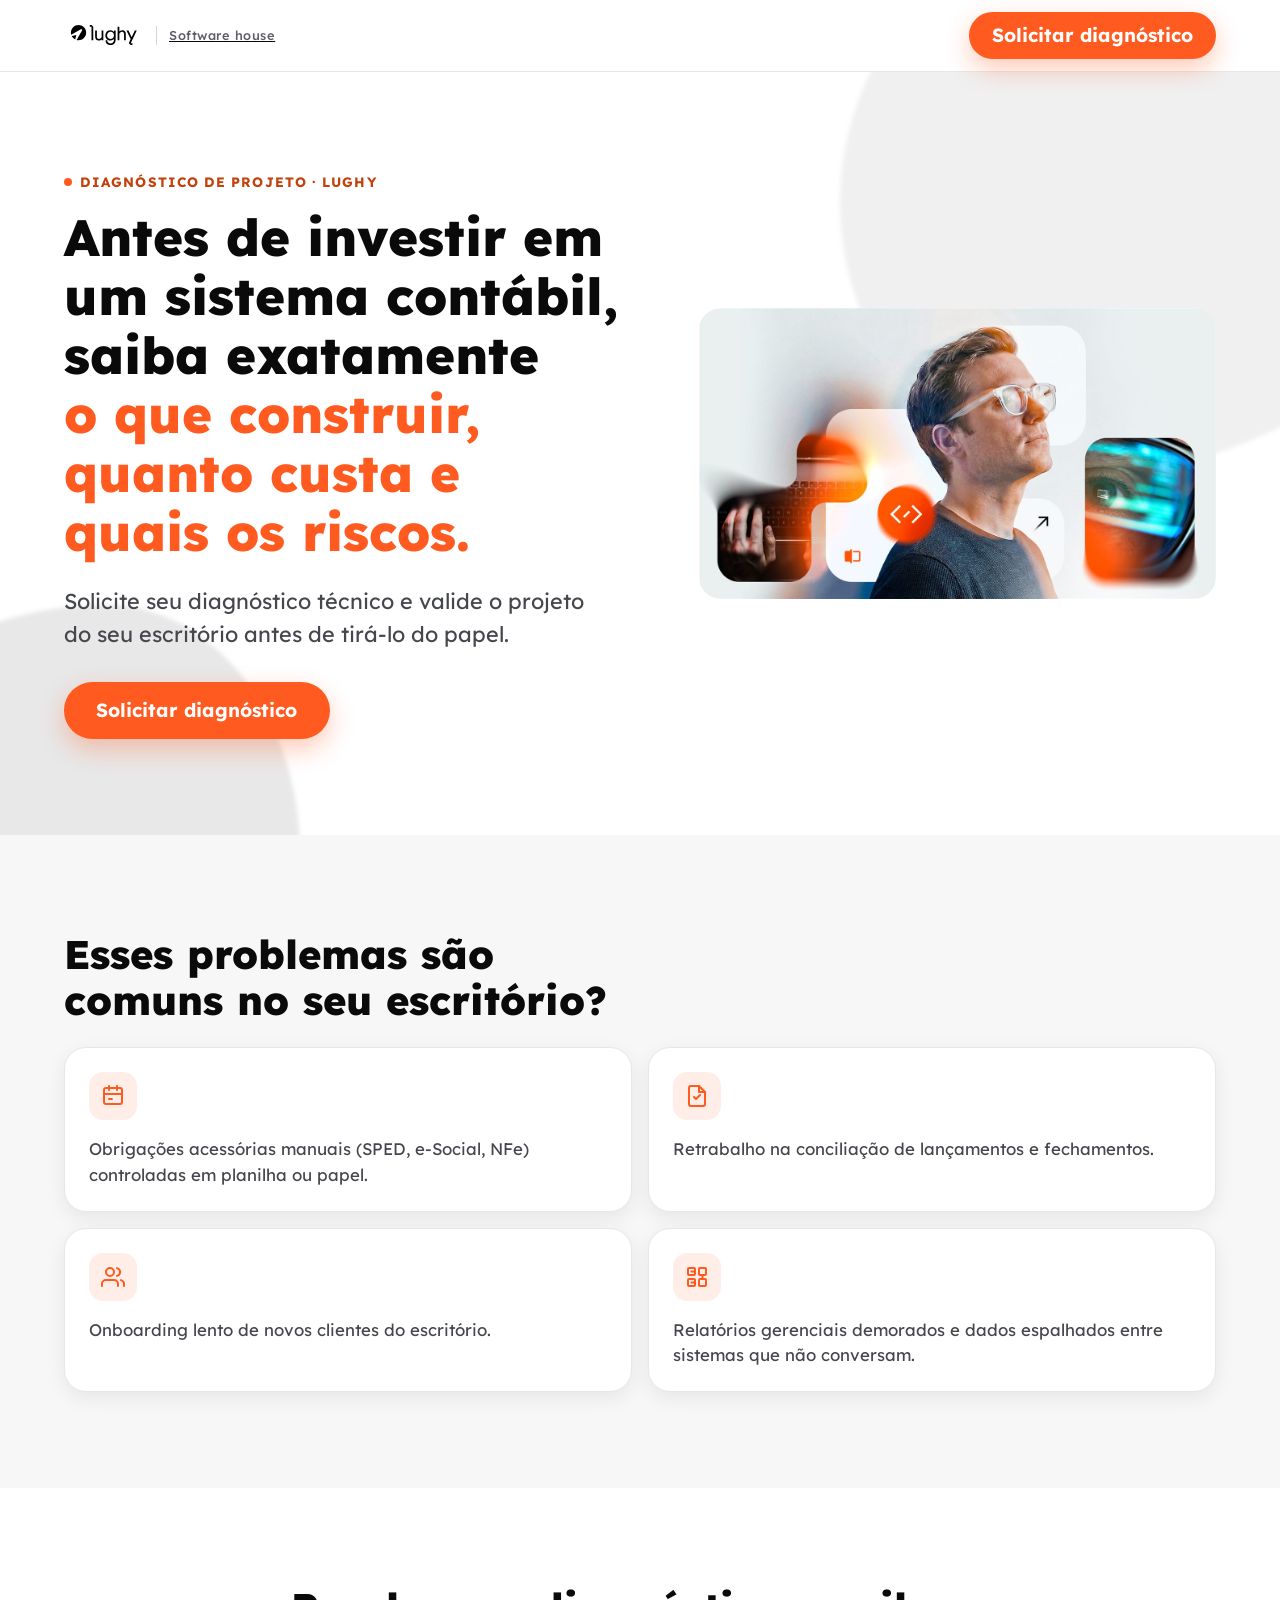
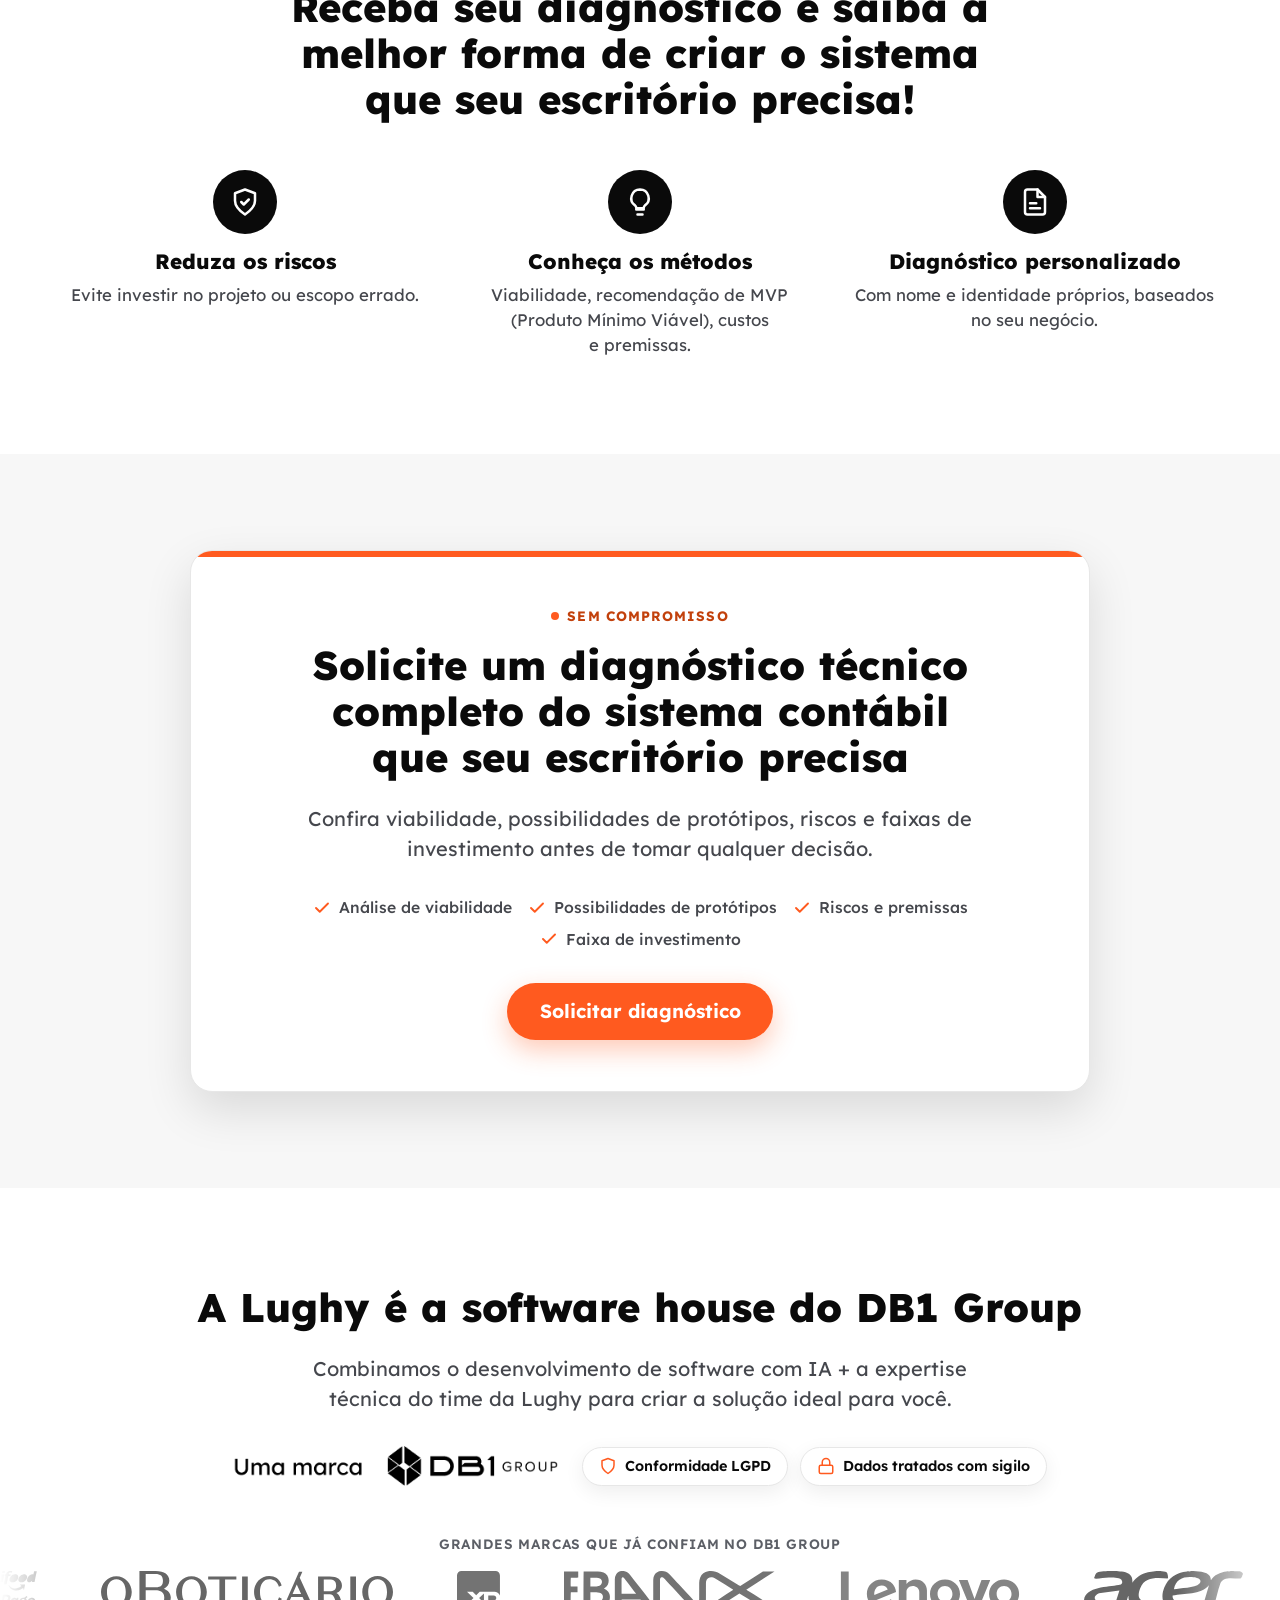
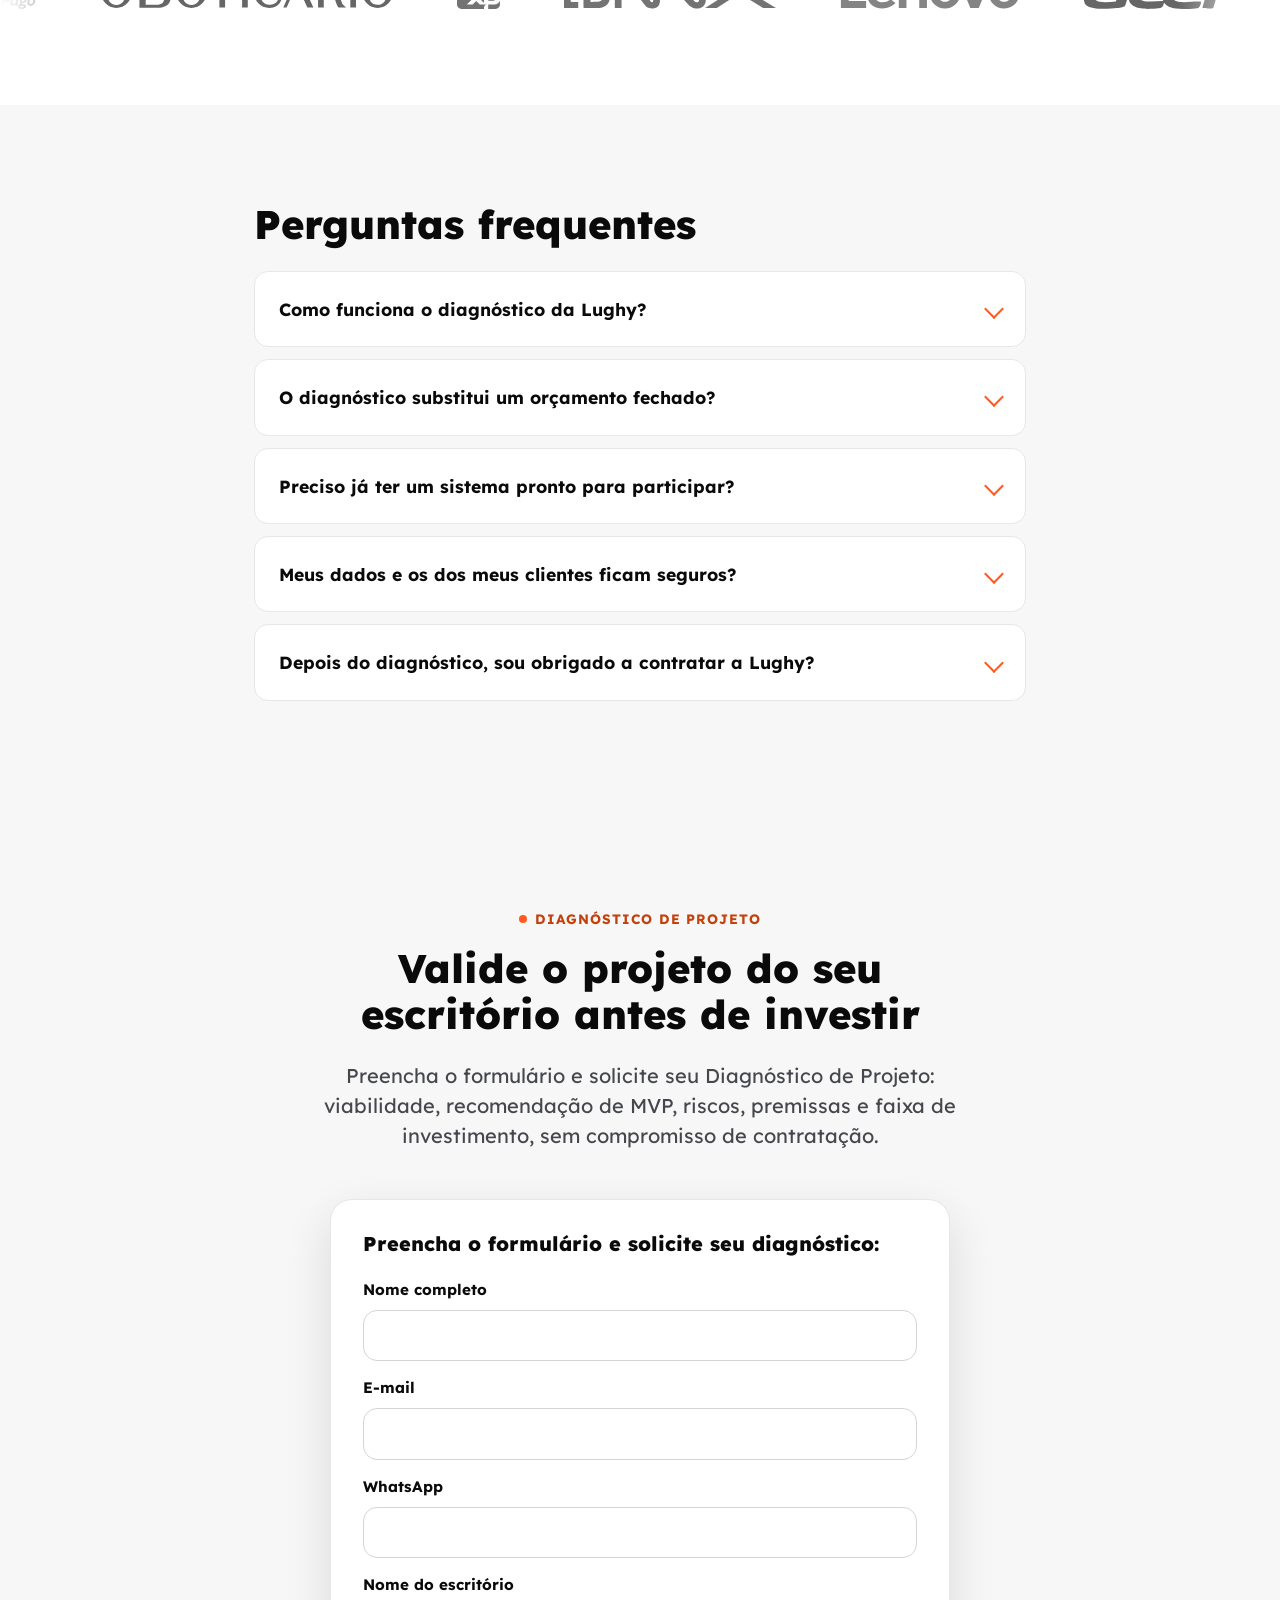
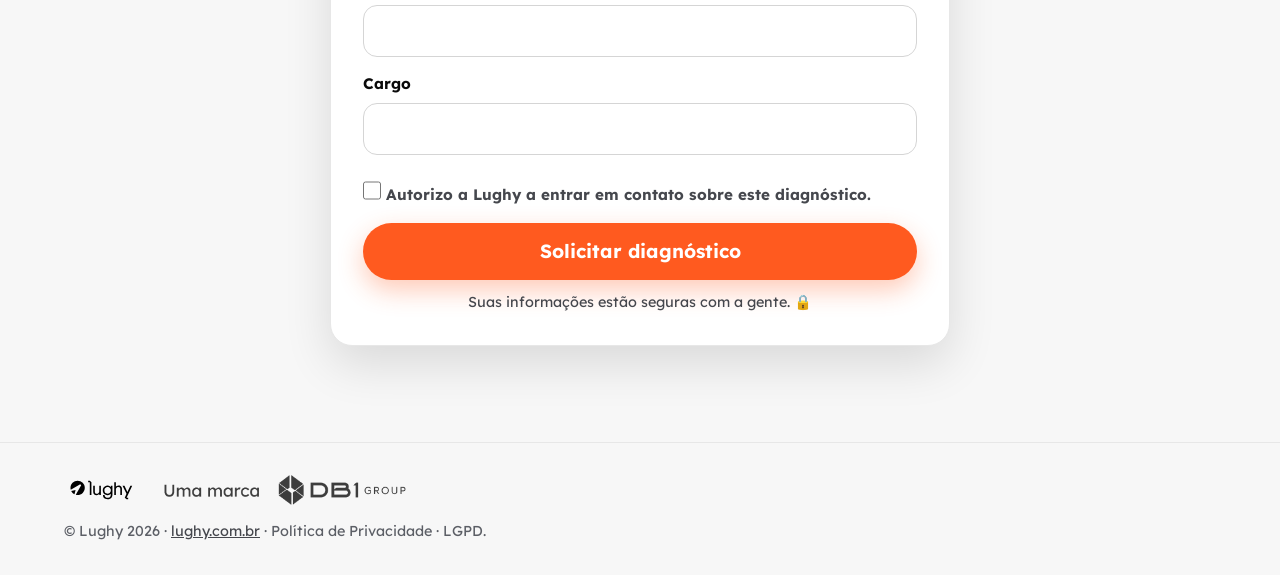
==== commit 9577ebb2: "Remove todas as menções a "gratuito" da copy Oferta, CTAs, FAQ, eyebrows, meta tags e thank you page" ====
--- a/index.html
+++ b/index.html
@@ -13,14 +13,14 @@
   <!-- End Google Tag Manager -->
 
   <title>Diagnóstico de Projeto para escritórios de contabilidade | Lughy</title>
-  <meta name="description" content="Antes de investir em um sistema contábil, saiba o que construir, quanto custa e quais os riscos. Solicite o Diagnóstico de Projeto gratuito da Lughy: viabilidade, recomendação de MVP, riscos e faixa de investimento." />
+  <meta name="description" content="Antes de investir em um sistema contábil, saiba o que construir, quanto custa e quais os riscos. Solicite o Diagnóstico de Projeto da Lughy: viabilidade, recomendação de MVP, riscos e faixa de investimento." />
 
   <!-- Open Graph -->
   <meta property="og:type" content="website" />
   <meta property="og:site_name" content="Lughy" />
   <meta property="og:locale" content="pt_BR" />
   <meta property="og:title" content="Diagnóstico de Projeto para escritórios de contabilidade | Lughy" />
-  <meta property="og:description" content="Valide o projeto do seu escritório antes de tirá-lo do papel: viabilidade, recomendação de MVP, riscos e faixa de investimento. Diagnóstico técnico gratuito." />
+  <meta property="og:description" content="Valide o projeto do seu escritório antes de tirá-lo do papel: viabilidade, recomendação de MVP, riscos e faixa de investimento. Diagnóstico técnico completo." />
   <meta property="og:url" content="https://lughy.com.br/" />
   <!-- substituir por imagem de compartilhamento social 1200x630 (og-image.jpg) -->
   <meta property="og:image" content="assets/og-image.jpg" />
@@ -31,7 +31,7 @@
   <!-- Twitter Card -->
   <meta name="twitter:card" content="summary_large_image" />
   <meta name="twitter:title" content="Diagnóstico de Projeto para escritórios de contabilidade | Lughy" />
-  <meta name="twitter:description" content="Valide o projeto do seu escritório antes de investir: viabilidade, recomendação de MVP, riscos e faixa de investimento. Gratuito." />
+  <meta name="twitter:description" content="Valide o projeto do seu escritório antes de investir: viabilidade, recomendação de MVP, riscos e faixa de investimento." />
   <meta name="twitter:image" content="assets/og-image.jpg" />
 
   <link rel="icon" type="image/svg+xml" href="assets/logo-lughy-orange.svg" />
@@ -153,8 +153,8 @@
     <section class="section section--alt oferta" aria-labelledby="oferta-title">
       <div class="container">
         <div class="oferta__card">
-          <p class="eyebrow"><span class="eyebrow__dot" aria-hidden="true"></span> Gratuito · Sem compromisso</p>
-          <h2 id="oferta-title" class="section__title">Solicite, gratuitamente, um diagnóstico técnico completo do sistema contábil que seu escritório precisa</h2>
+          <p class="eyebrow"><span class="eyebrow__dot" aria-hidden="true"></span> Sem compromisso</p>
+          <h2 id="oferta-title" class="section__title">Solicite um diagnóstico técnico completo do sistema contábil que seu escritório precisa</h2>
           <p class="section__lead">Confira viabilidade, possibilidades de protótipos, riscos e faixas de investimento antes de tomar qualquer decisão.</p>
           <ul class="oferta__list">
             <li><svg viewBox="0 0 24 24" fill="none" stroke="currentColor" stroke-width="2.5" stroke-linecap="round" stroke-linejoin="round"><path d="M20 6 9 17l-5-5"/></svg> Análise de viabilidade</li>
@@ -162,7 +162,7 @@
             <li><svg viewBox="0 0 24 24" fill="none" stroke="currentColor" stroke-width="2.5" stroke-linecap="round" stroke-linejoin="round"><path d="M20 6 9 17l-5-5"/></svg> Riscos e premissas</li>
             <li><svg viewBox="0 0 24 24" fill="none" stroke="currentColor" stroke-width="2.5" stroke-linecap="round" stroke-linejoin="round"><path d="M20 6 9 17l-5-5"/></svg> Faixa de investimento</li>
           </ul>
-          <a class="btn btn--primary js-scroll" href="#formulario">Solicitar gratuitamente</a>
+          <a class="btn btn--primary js-scroll" href="#formulario">Solicitar diagnóstico</a>
         </div>
       </div>
     </section>
@@ -228,7 +228,7 @@
         <h2 id="faq-title" class="section__title">Perguntas frequentes</h2>
 
         <details class="faq__item">
-          <summary>Como funciona o diagnóstico gratuito da Lughy?</summary>
+          <summary>Como funciona o diagnóstico da Lughy?</summary>
           <div class="faq__answer">
             <p>Depois que você se inscreve, o time comercial entra em contato pelo WhatsApp e pede uma breve explicação do que você quer desenvolver. Na primeira reunião, você detalha o projeto e o time comercial apresenta a Lughy. A partir dessa conversa, montamos um documento técnico com análise de viabilidade, recomendação de MVP, riscos, premissas e um norte de investimento, para você decidir com clareza antes de qualquer contratação.</p>
           </div>
@@ -268,7 +268,7 @@
     <section class="section cta-final" aria-labelledby="cta-final-title">
       <div class="container cta-final__inner">
         <div class="cta-final__head">
-          <p class="eyebrow"><span class="eyebrow__dot" aria-hidden="true"></span> Diagnóstico gratuito</p>
+          <p class="eyebrow"><span class="eyebrow__dot" aria-hidden="true"></span> Diagnóstico de Projeto</p>
           <h2 id="cta-final-title" class="section__title">Valide o projeto do seu escritório antes de investir</h2>
           <p class="section__lead">Preencha o formulário e solicite seu Diagnóstico de Projeto: viabilidade, recomendação de MVP, riscos, premissas e faixa de investimento, sem compromisso de contratação.</p>
         </div>
@@ -316,7 +316,7 @@
               <p class="field__error" data-error-for="lgpd" hidden>É necessário autorizar o contato para continuar.</p>
             </div>
 
-            <button type="submit" class="btn btn--primary btn--block">Solicitar diagnóstico gratuito</button>
+            <button type="submit" class="btn btn--primary btn--block">Solicitar diagnóstico</button>
 
             <p class="form-card__secure">Suas informações estão seguras com a gente. 🔒</p>
 
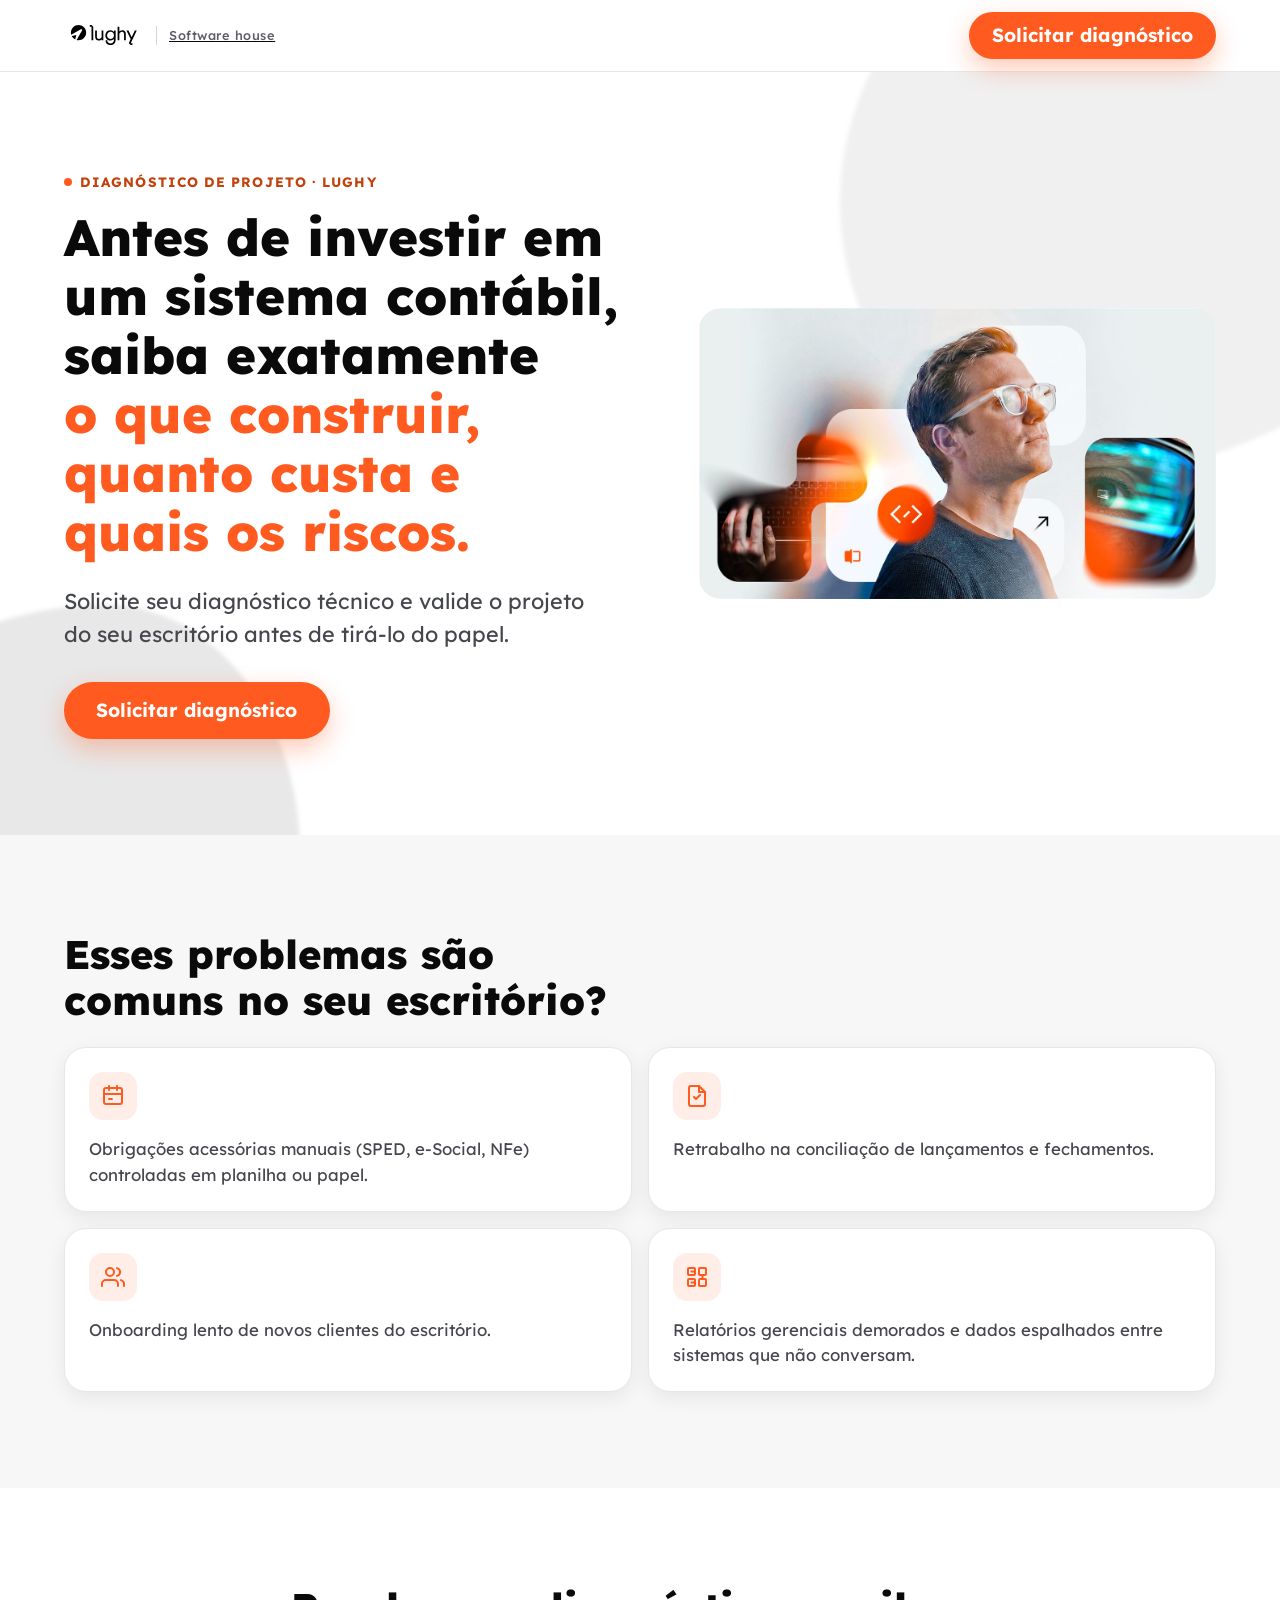
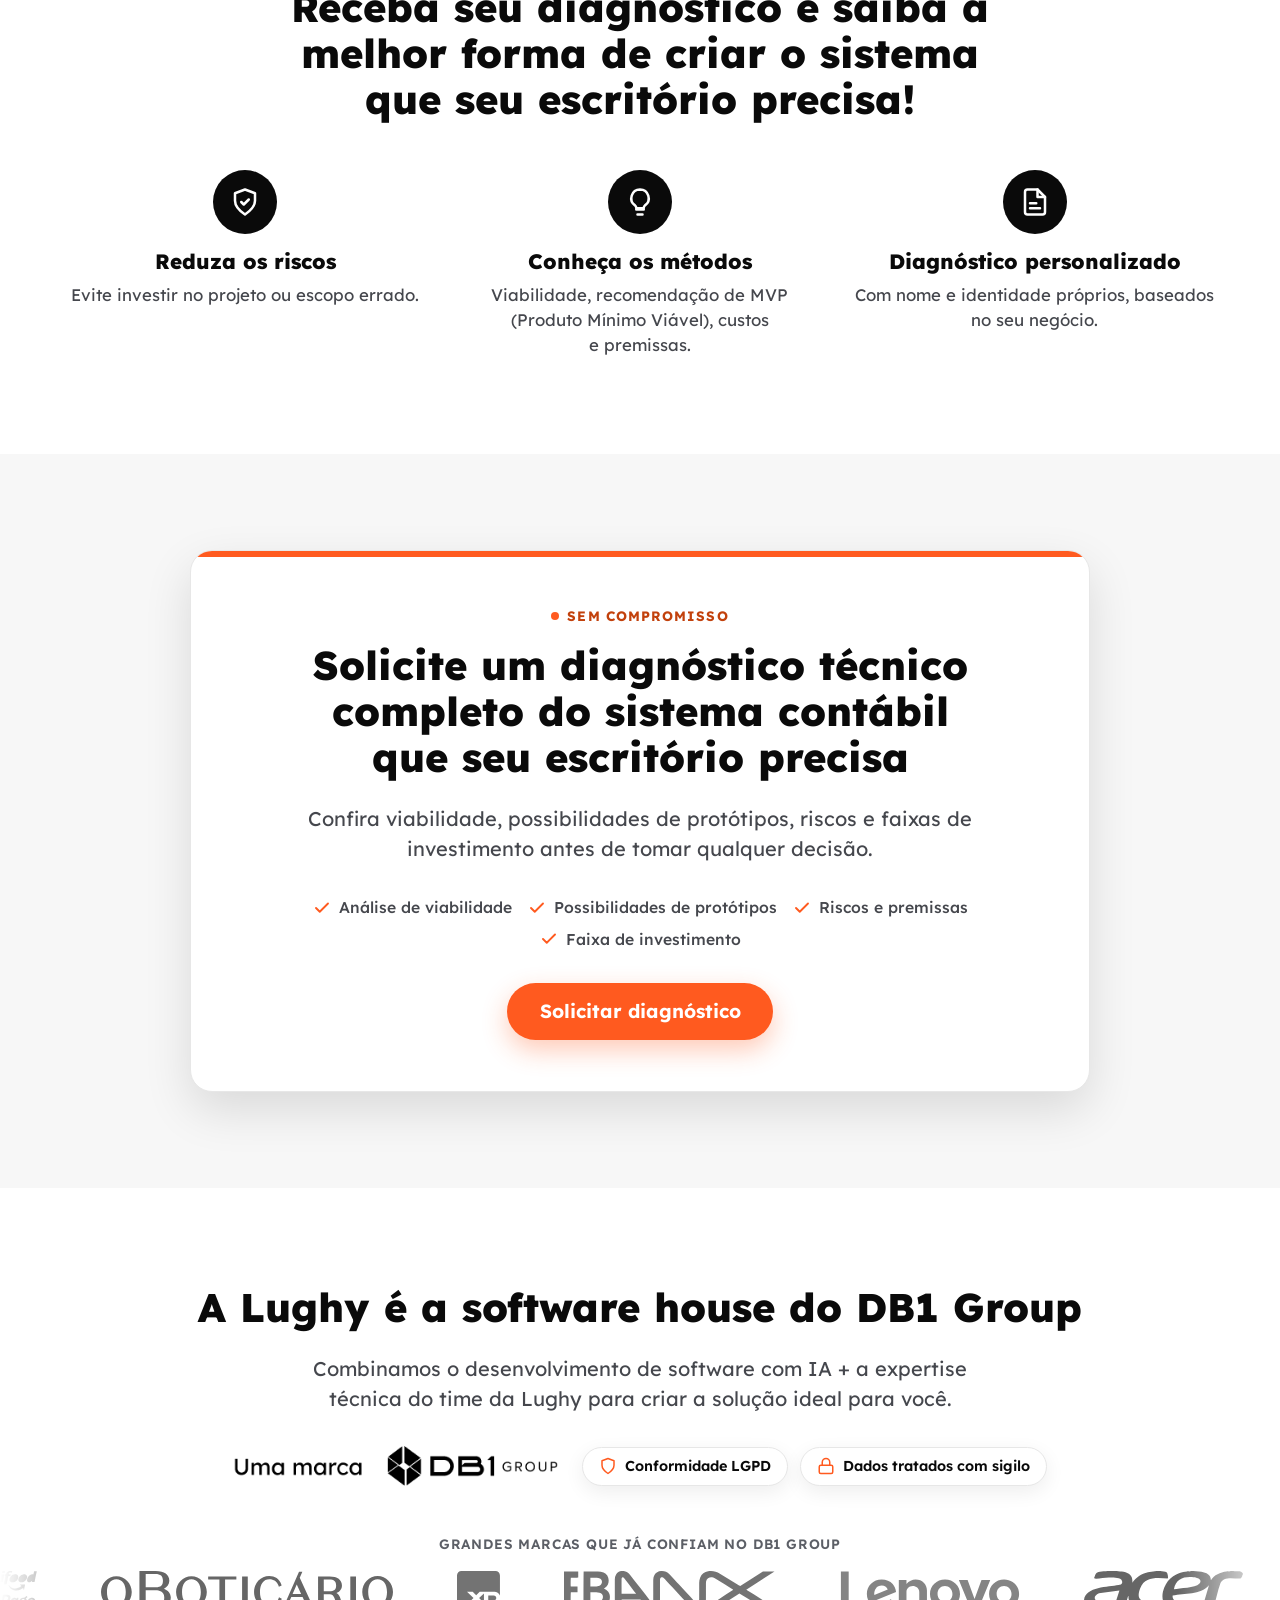
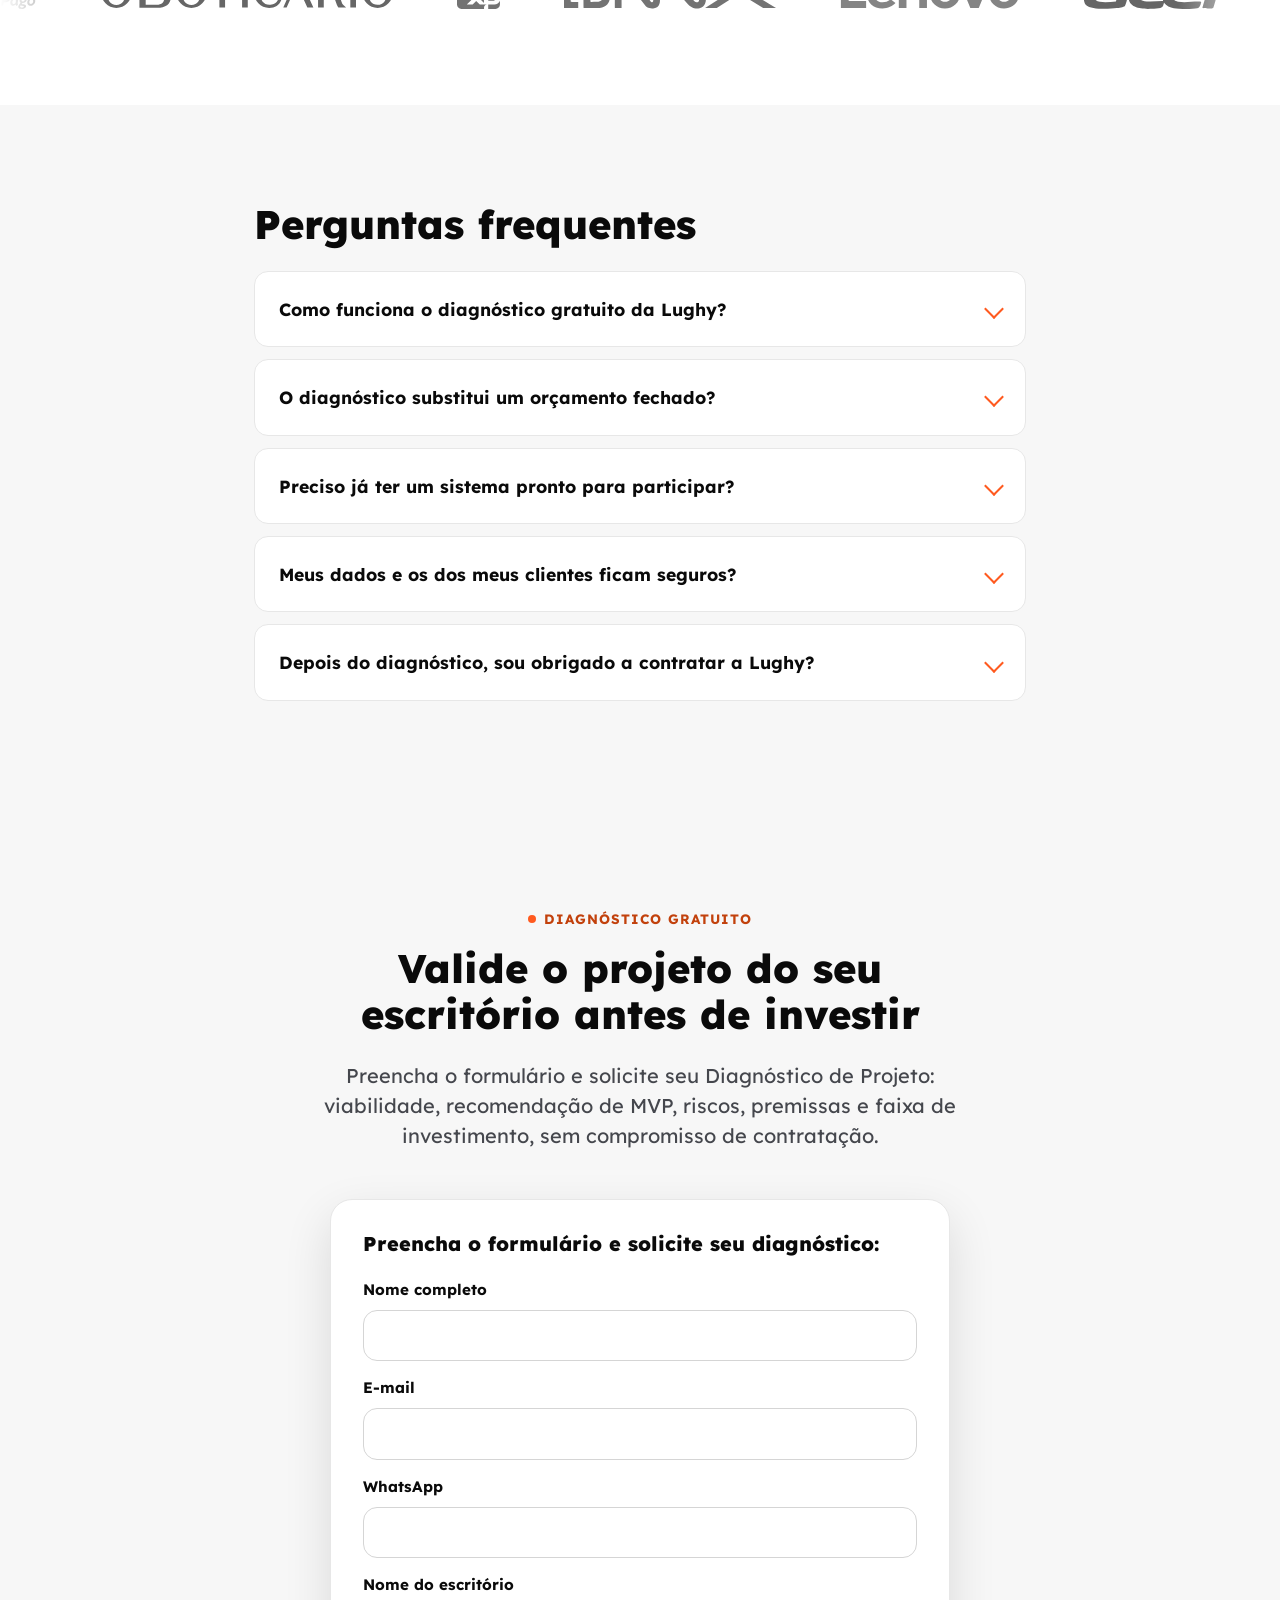
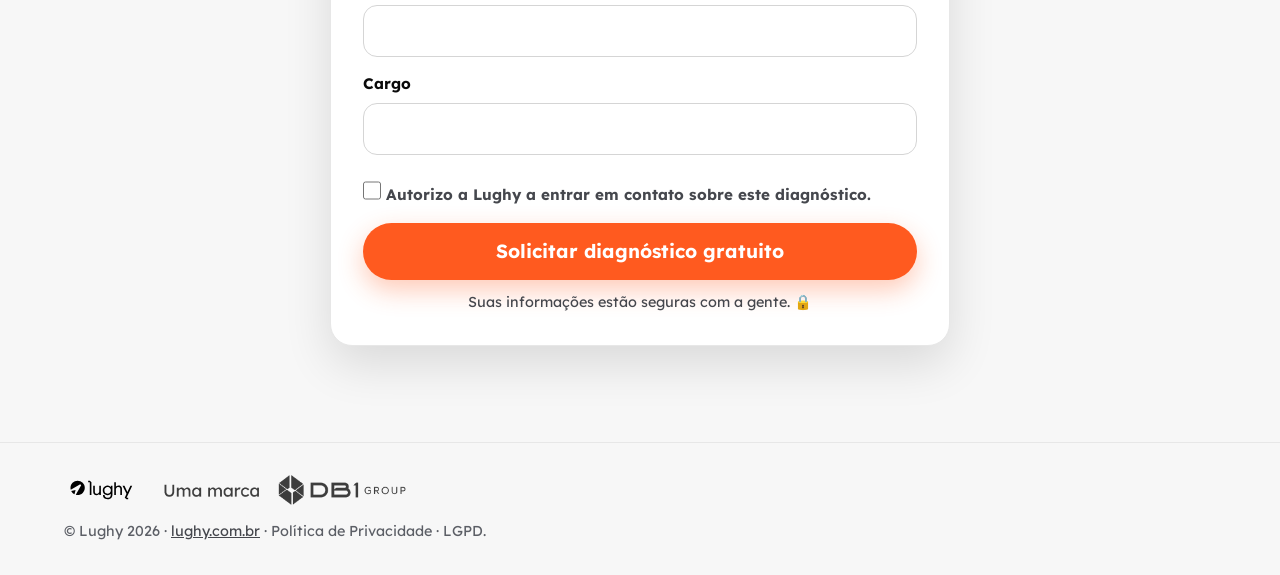
==== commit 7211e942: "Alinha uso de "gratuito" ao da LP de advocacia Restaura gratuito nos mesmos 7 pontos (meta tags, FAQ" ====
--- a/index.html
+++ b/index.html
@@ -13,14 +13,14 @@
   <!-- End Google Tag Manager -->
 
   <title>Diagnóstico de Projeto para escritórios de contabilidade | Lughy</title>
-  <meta name="description" content="Antes de investir em um sistema contábil, saiba o que construir, quanto custa e quais os riscos. Solicite o Diagnóstico de Projeto da Lughy: viabilidade, recomendação de MVP, riscos e faixa de investimento." />
+  <meta name="description" content="Antes de investir em um sistema contábil, saiba o que construir, quanto custa e quais os riscos. Solicite o Diagnóstico de Projeto gratuito da Lughy: viabilidade, recomendação de MVP, riscos e faixa de investimento." />
 
   <!-- Open Graph -->
   <meta property="og:type" content="website" />
   <meta property="og:site_name" content="Lughy" />
   <meta property="og:locale" content="pt_BR" />
   <meta property="og:title" content="Diagnóstico de Projeto para escritórios de contabilidade | Lughy" />
-  <meta property="og:description" content="Valide o projeto do seu escritório antes de tirá-lo do papel: viabilidade, recomendação de MVP, riscos e faixa de investimento. Diagnóstico técnico completo." />
+  <meta property="og:description" content="Valide o projeto do seu escritório antes de tirá-lo do papel: viabilidade, recomendação de MVP, riscos e faixa de investimento. Diagnóstico técnico gratuito." />
   <meta property="og:url" content="https://lughy.com.br/" />
   <!-- substituir por imagem de compartilhamento social 1200x630 (og-image.jpg) -->
   <meta property="og:image" content="assets/og-image.jpg" />
@@ -31,7 +31,7 @@
   <!-- Twitter Card -->
   <meta name="twitter:card" content="summary_large_image" />
   <meta name="twitter:title" content="Diagnóstico de Projeto para escritórios de contabilidade | Lughy" />
-  <meta name="twitter:description" content="Valide o projeto do seu escritório antes de investir: viabilidade, recomendação de MVP, riscos e faixa de investimento." />
+  <meta name="twitter:description" content="Valide o projeto do seu escritório antes de investir: viabilidade, recomendação de MVP, riscos e faixa de investimento. Gratuito." />
   <meta name="twitter:image" content="assets/og-image.jpg" />
 
   <link rel="icon" type="image/svg+xml" href="assets/logo-lughy-orange.svg" />
@@ -228,7 +228,7 @@
         <h2 id="faq-title" class="section__title">Perguntas frequentes</h2>
 
         <details class="faq__item">
-          <summary>Como funciona o diagnóstico da Lughy?</summary>
+          <summary>Como funciona o diagnóstico gratuito da Lughy?</summary>
           <div class="faq__answer">
             <p>Depois que você se inscreve, o time comercial entra em contato pelo WhatsApp e pede uma breve explicação do que você quer desenvolver. Na primeira reunião, você detalha o projeto e o time comercial apresenta a Lughy. A partir dessa conversa, montamos um documento técnico com análise de viabilidade, recomendação de MVP, riscos, premissas e um norte de investimento, para você decidir com clareza antes de qualquer contratação.</p>
           </div>
@@ -268,7 +268,7 @@
     <section class="section cta-final" aria-labelledby="cta-final-title">
       <div class="container cta-final__inner">
         <div class="cta-final__head">
-          <p class="eyebrow"><span class="eyebrow__dot" aria-hidden="true"></span> Diagnóstico de Projeto</p>
+          <p class="eyebrow"><span class="eyebrow__dot" aria-hidden="true"></span> Diagnóstico gratuito</p>
           <h2 id="cta-final-title" class="section__title">Valide o projeto do seu escritório antes de investir</h2>
           <p class="section__lead">Preencha o formulário e solicite seu Diagnóstico de Projeto: viabilidade, recomendação de MVP, riscos, premissas e faixa de investimento, sem compromisso de contratação.</p>
         </div>
@@ -316,7 +316,7 @@
               <p class="field__error" data-error-for="lgpd" hidden>É necessário autorizar o contato para continuar.</p>
             </div>
 
-            <button type="submit" class="btn btn--primary btn--block">Solicitar diagnóstico</button>
+            <button type="submit" class="btn btn--primary btn--block">Solicitar diagnóstico gratuito</button>
 
             <p class="form-card__secure">Suas informações estão seguras com a gente. 🔒</p>
 
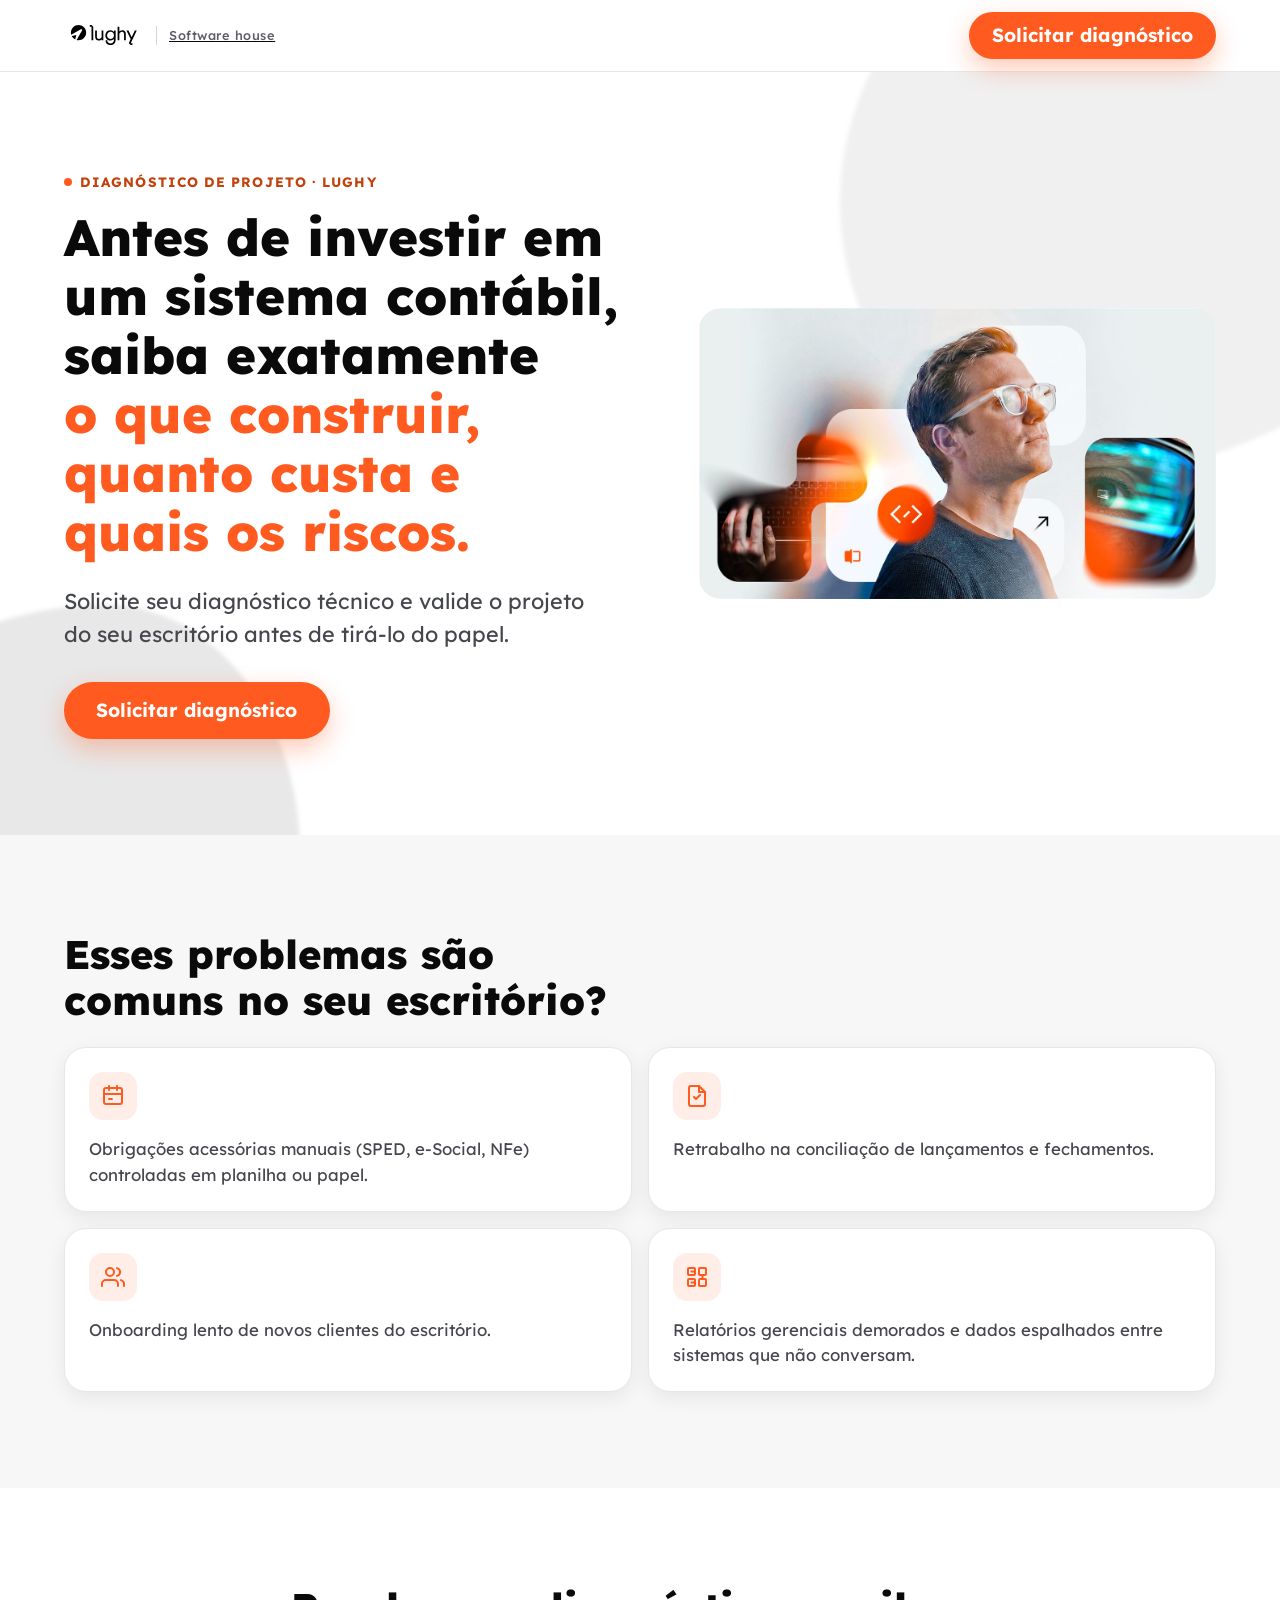
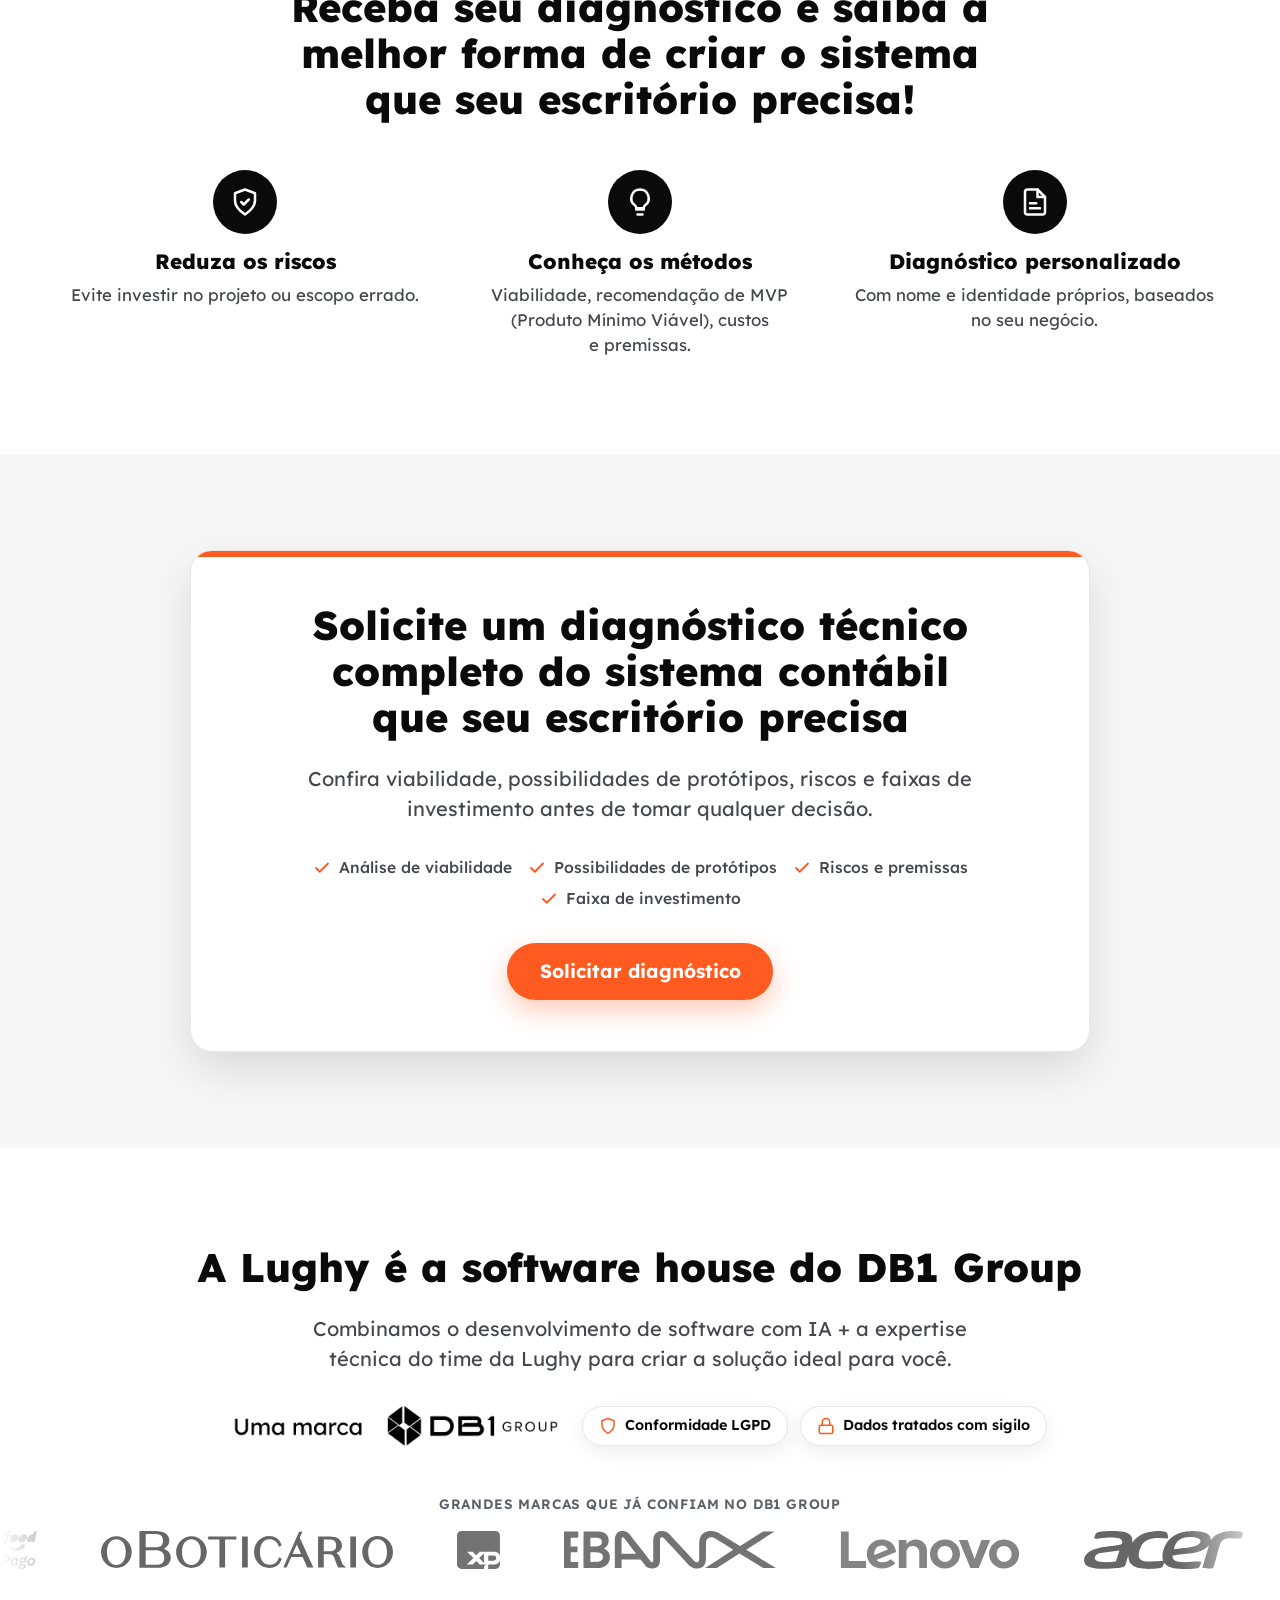
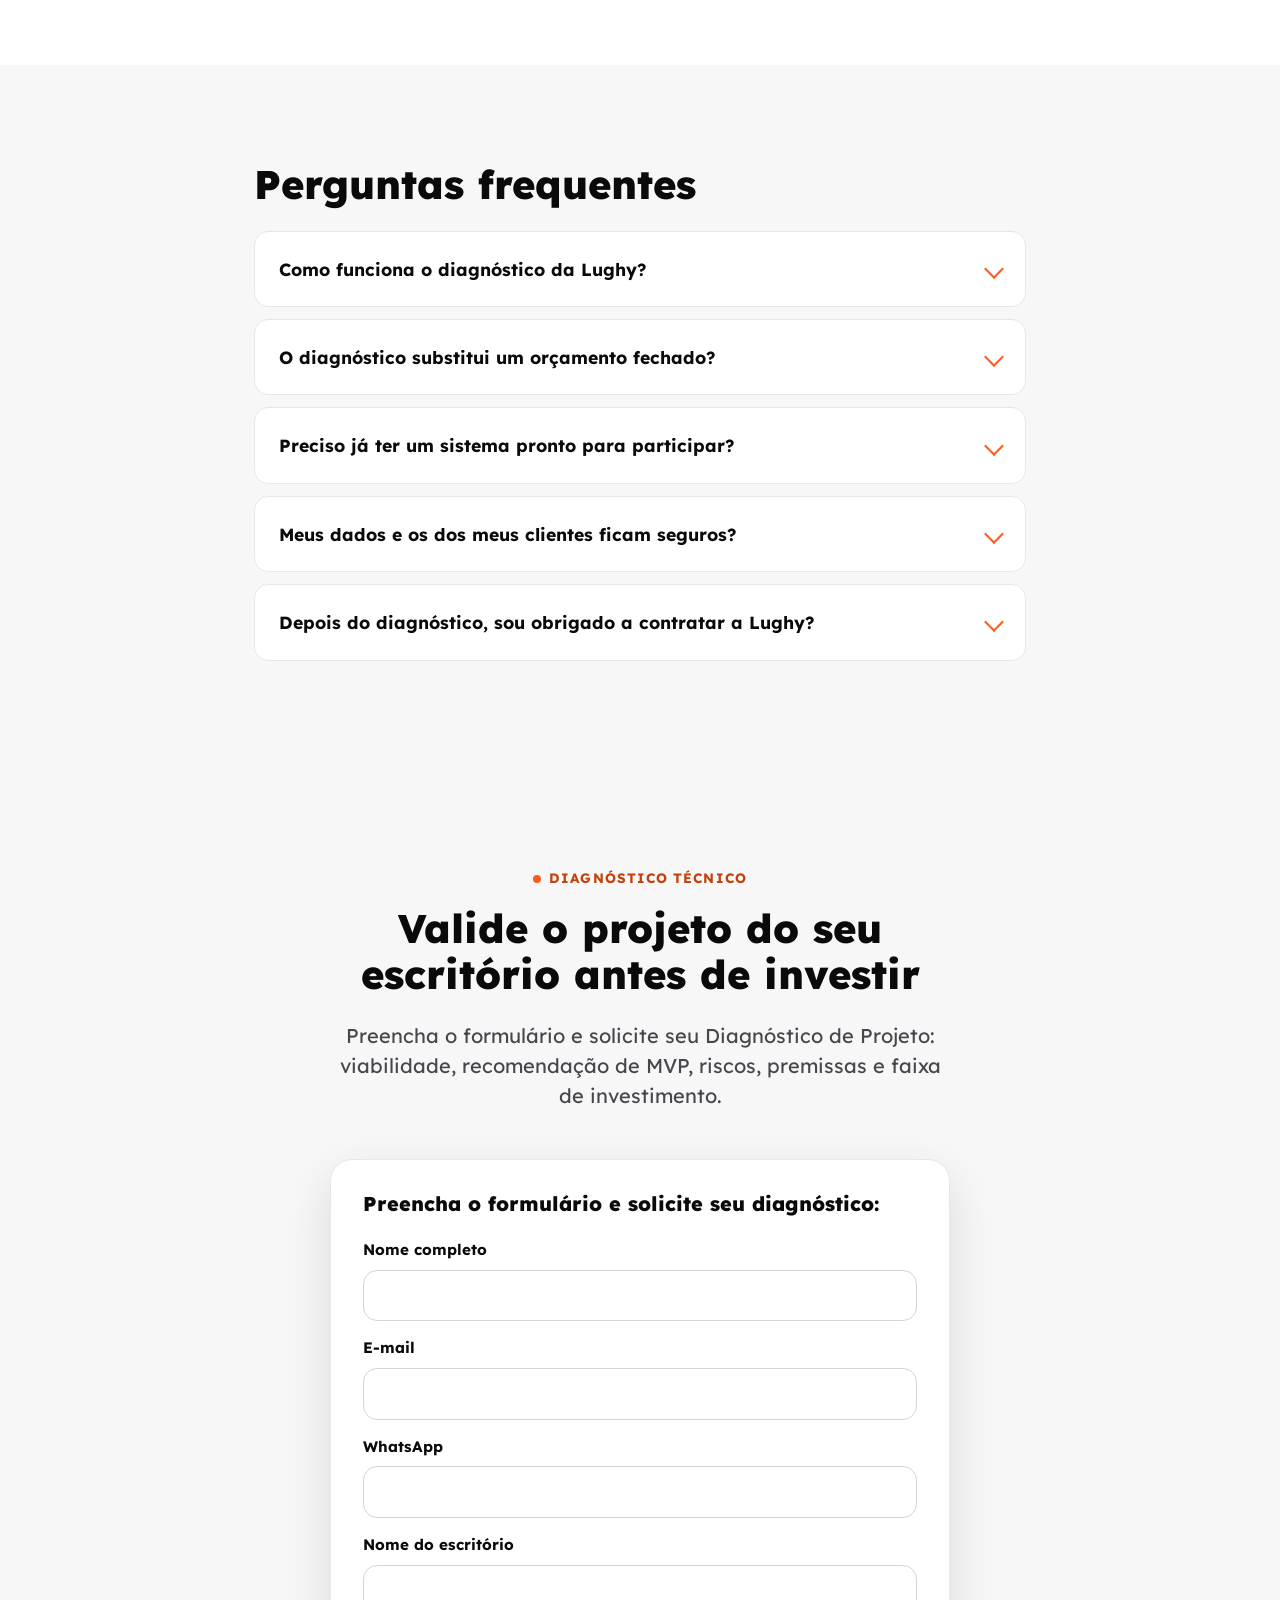
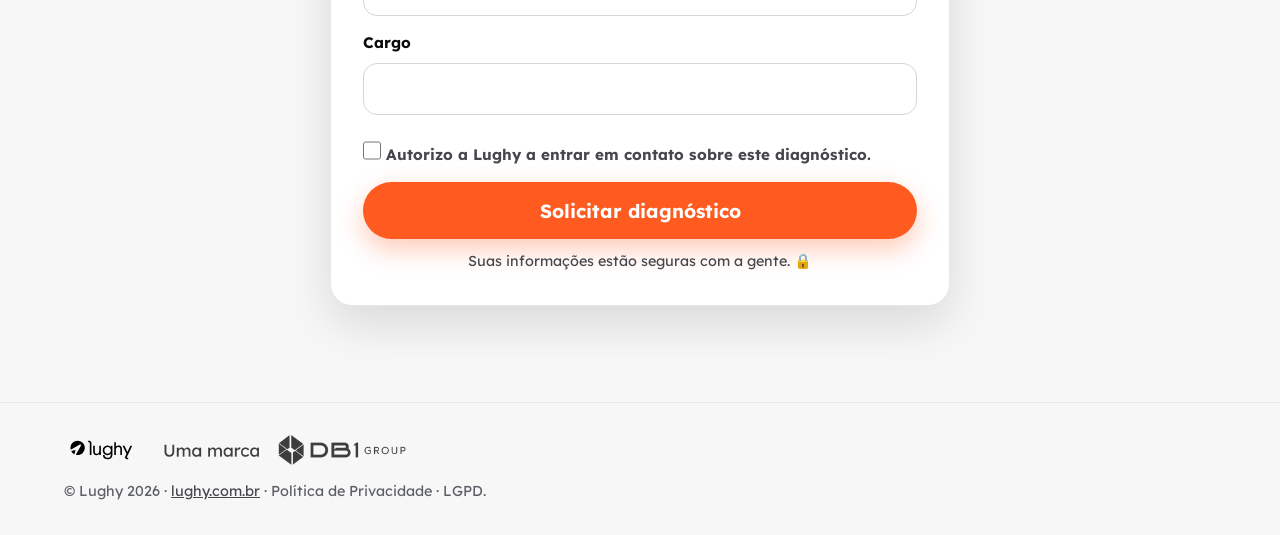
==== commit 4ccd8aee: "Remove gratuidade e "sem compromisso" do corpo da pagina Campanha fora do ar, entao a copy visivel p" ====
--- a/index.html
+++ b/index.html
@@ -13,14 +13,14 @@
   <!-- End Google Tag Manager -->
 
   <title>Diagnóstico de Projeto para escritórios de contabilidade | Lughy</title>
-  <meta name="description" content="Antes de investir em um sistema contábil, saiba o que construir, quanto custa e quais os riscos. Solicite o Diagnóstico de Projeto gratuito da Lughy: viabilidade, recomendação de MVP, riscos e faixa de investimento." />
+  <meta name="description" content="Antes de investir em um sistema contábil, saiba o que construir, quanto custa e quais os riscos. Solicite o Diagnóstico de Projeto da Lughy: viabilidade, recomendação de MVP, riscos e faixa de investimento." />
 
   <!-- Open Graph -->
   <meta property="og:type" content="website" />
   <meta property="og:site_name" content="Lughy" />
   <meta property="og:locale" content="pt_BR" />
   <meta property="og:title" content="Diagnóstico de Projeto para escritórios de contabilidade | Lughy" />
-  <meta property="og:description" content="Valide o projeto do seu escritório antes de tirá-lo do papel: viabilidade, recomendação de MVP, riscos e faixa de investimento. Diagnóstico técnico gratuito." />
+  <meta property="og:description" content="Valide o projeto do seu escritório antes de tirá-lo do papel: viabilidade, recomendação de MVP, riscos e faixa de investimento. Diagnóstico técnico." />
   <meta property="og:url" content="https://lughy.com.br/" />
   <!-- substituir por imagem de compartilhamento social 1200x630 (og-image.jpg) -->
   <meta property="og:image" content="assets/og-image.jpg" />
@@ -31,7 +31,7 @@
   <!-- Twitter Card -->
   <meta name="twitter:card" content="summary_large_image" />
   <meta name="twitter:title" content="Diagnóstico de Projeto para escritórios de contabilidade | Lughy" />
-  <meta name="twitter:description" content="Valide o projeto do seu escritório antes de investir: viabilidade, recomendação de MVP, riscos e faixa de investimento. Gratuito." />
+  <meta name="twitter:description" content="Valide o projeto do seu escritório antes de investir: viabilidade, recomendação de MVP, riscos e faixa de investimento." />
   <meta name="twitter:image" content="assets/og-image.jpg" />
 
   <link rel="icon" type="image/svg+xml" href="assets/logo-lughy-orange.svg" />
@@ -153,7 +153,6 @@
     <section class="section section--alt oferta" aria-labelledby="oferta-title">
       <div class="container">
         <div class="oferta__card">
-          <p class="eyebrow"><span class="eyebrow__dot" aria-hidden="true"></span> Sem compromisso</p>
           <h2 id="oferta-title" class="section__title">Solicite um diagnóstico técnico completo do sistema contábil que seu escritório precisa</h2>
           <p class="section__lead">Confira viabilidade, possibilidades de protótipos, riscos e faixas de investimento antes de tomar qualquer decisão.</p>
           <ul class="oferta__list">
@@ -228,7 +227,7 @@
         <h2 id="faq-title" class="section__title">Perguntas frequentes</h2>
 
         <details class="faq__item">
-          <summary>Como funciona o diagnóstico gratuito da Lughy?</summary>
+          <summary>Como funciona o diagnóstico da Lughy?</summary>
           <div class="faq__answer">
             <p>Depois que você se inscreve, o time comercial entra em contato pelo WhatsApp e pede uma breve explicação do que você quer desenvolver. Na primeira reunião, você detalha o projeto e o time comercial apresenta a Lughy. A partir dessa conversa, montamos um documento técnico com análise de viabilidade, recomendação de MVP, riscos, premissas e um norte de investimento, para você decidir com clareza antes de qualquer contratação.</p>
           </div>
@@ -258,7 +257,7 @@
         <details class="faq__item">
           <summary>Depois do diagnóstico, sou obrigado a contratar a Lughy?</summary>
           <div class="faq__answer">
-            <p>Não. O diagnóstico não tem compromisso de contratação. Ele existe justamente para evitar que você invista dezenas ou centenas de milhares de reais no projeto errado, no escopo errado, ou sem saber se o modelo de negócio se sustenta, antes de decidir se vai seguir com a Lughy.</p>
+            <p>Não. O diagnóstico existe justamente para evitar que você invista dezenas ou centenas de milhares de reais no projeto errado, no escopo errado, ou sem saber se o modelo de negócio se sustenta, antes de decidir se vai seguir com a Lughy.</p>
           </div>
         </details>
       </div>
@@ -268,9 +267,9 @@
     <section class="section cta-final" aria-labelledby="cta-final-title">
       <div class="container cta-final__inner">
         <div class="cta-final__head">
-          <p class="eyebrow"><span class="eyebrow__dot" aria-hidden="true"></span> Diagnóstico gratuito</p>
+          <p class="eyebrow"><span class="eyebrow__dot" aria-hidden="true"></span> Diagnóstico técnico</p>
           <h2 id="cta-final-title" class="section__title">Valide o projeto do seu escritório antes de investir</h2>
-          <p class="section__lead">Preencha o formulário e solicite seu Diagnóstico de Projeto: viabilidade, recomendação de MVP, riscos, premissas e faixa de investimento, sem compromisso de contratação.</p>
+          <p class="section__lead">Preencha o formulário e solicite seu Diagnóstico de Projeto: viabilidade, recomendação de MVP, riscos, premissas e faixa de investimento.</p>
         </div>
 
         <!-- Formulário de inscrição (conversão final) -->
@@ -316,7 +315,7 @@
               <p class="field__error" data-error-for="lgpd" hidden>É necessário autorizar o contato para continuar.</p>
             </div>
 
-            <button type="submit" class="btn btn--primary btn--block">Solicitar diagnóstico gratuito</button>
+            <button type="submit" class="btn btn--primary btn--block">Solicitar diagnóstico</button>
 
             <p class="form-card__secure">Suas informações estão seguras com a gente. 🔒</p>
 
